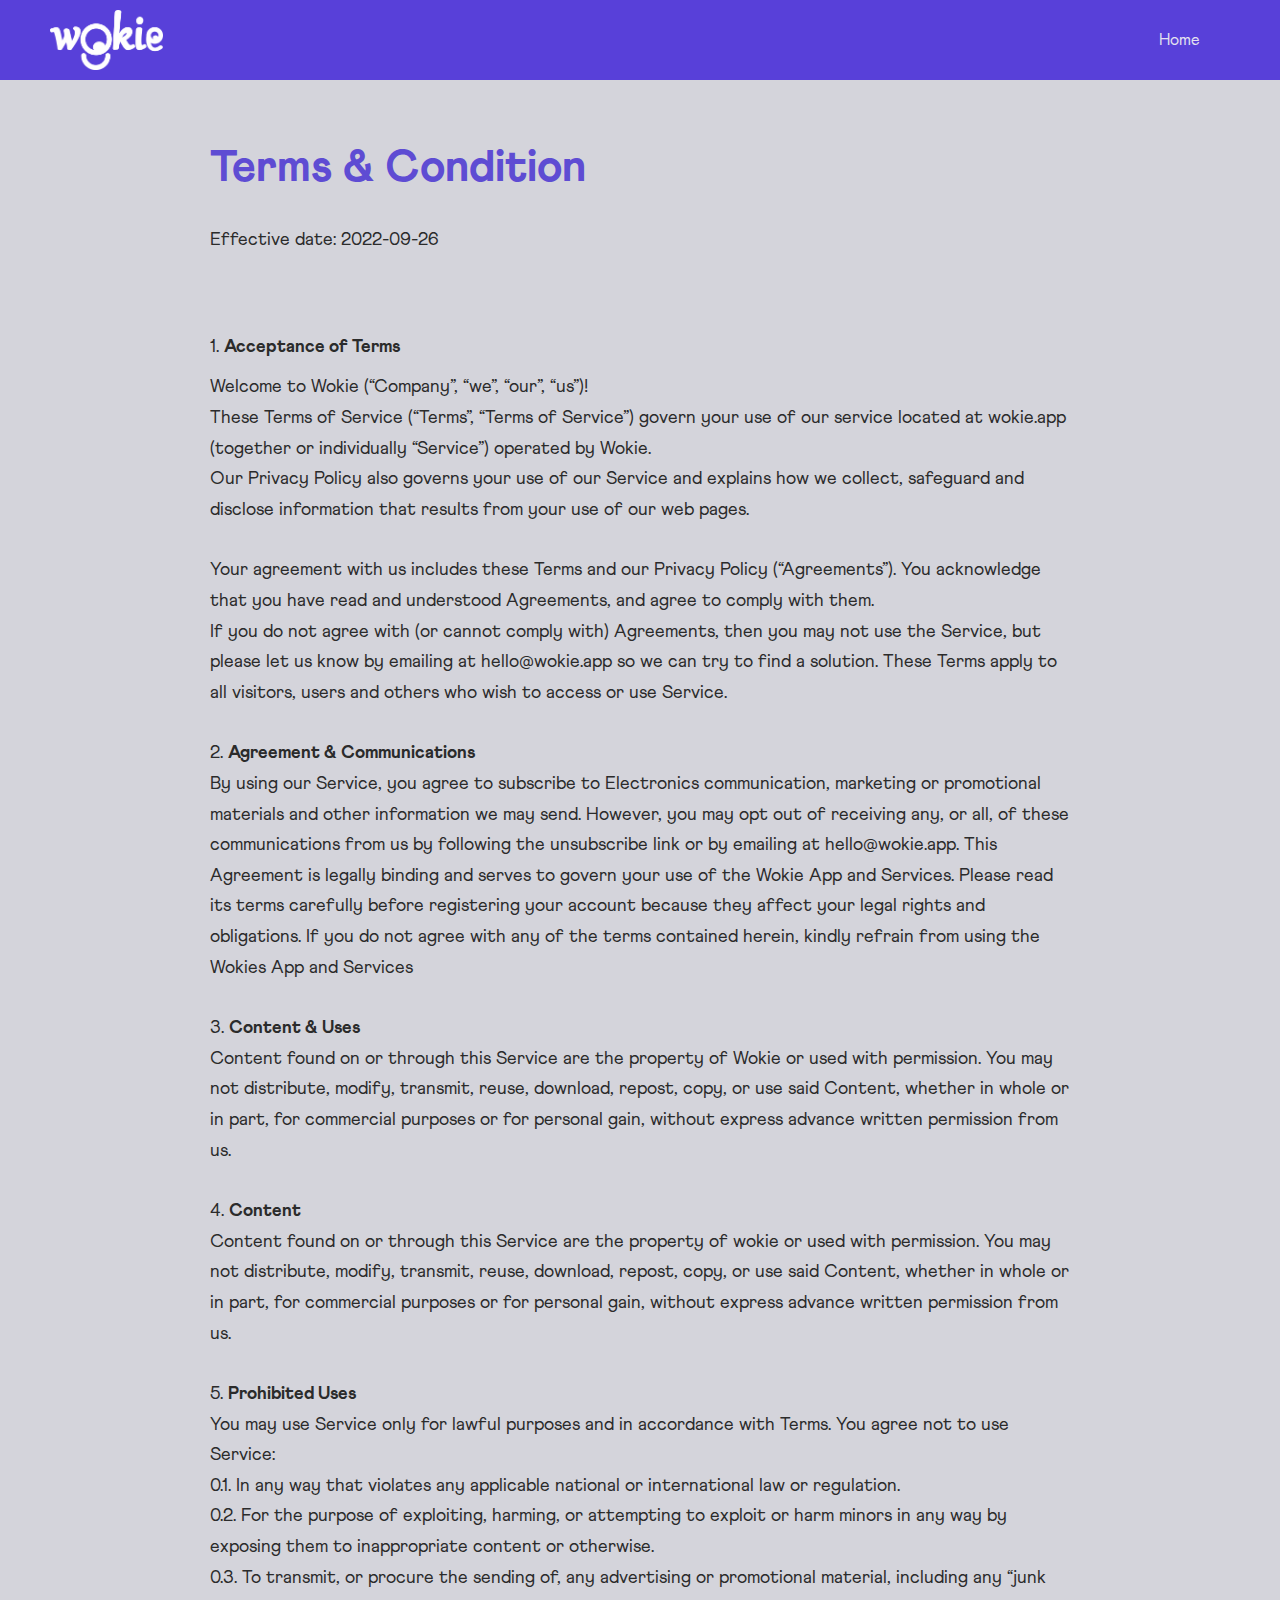
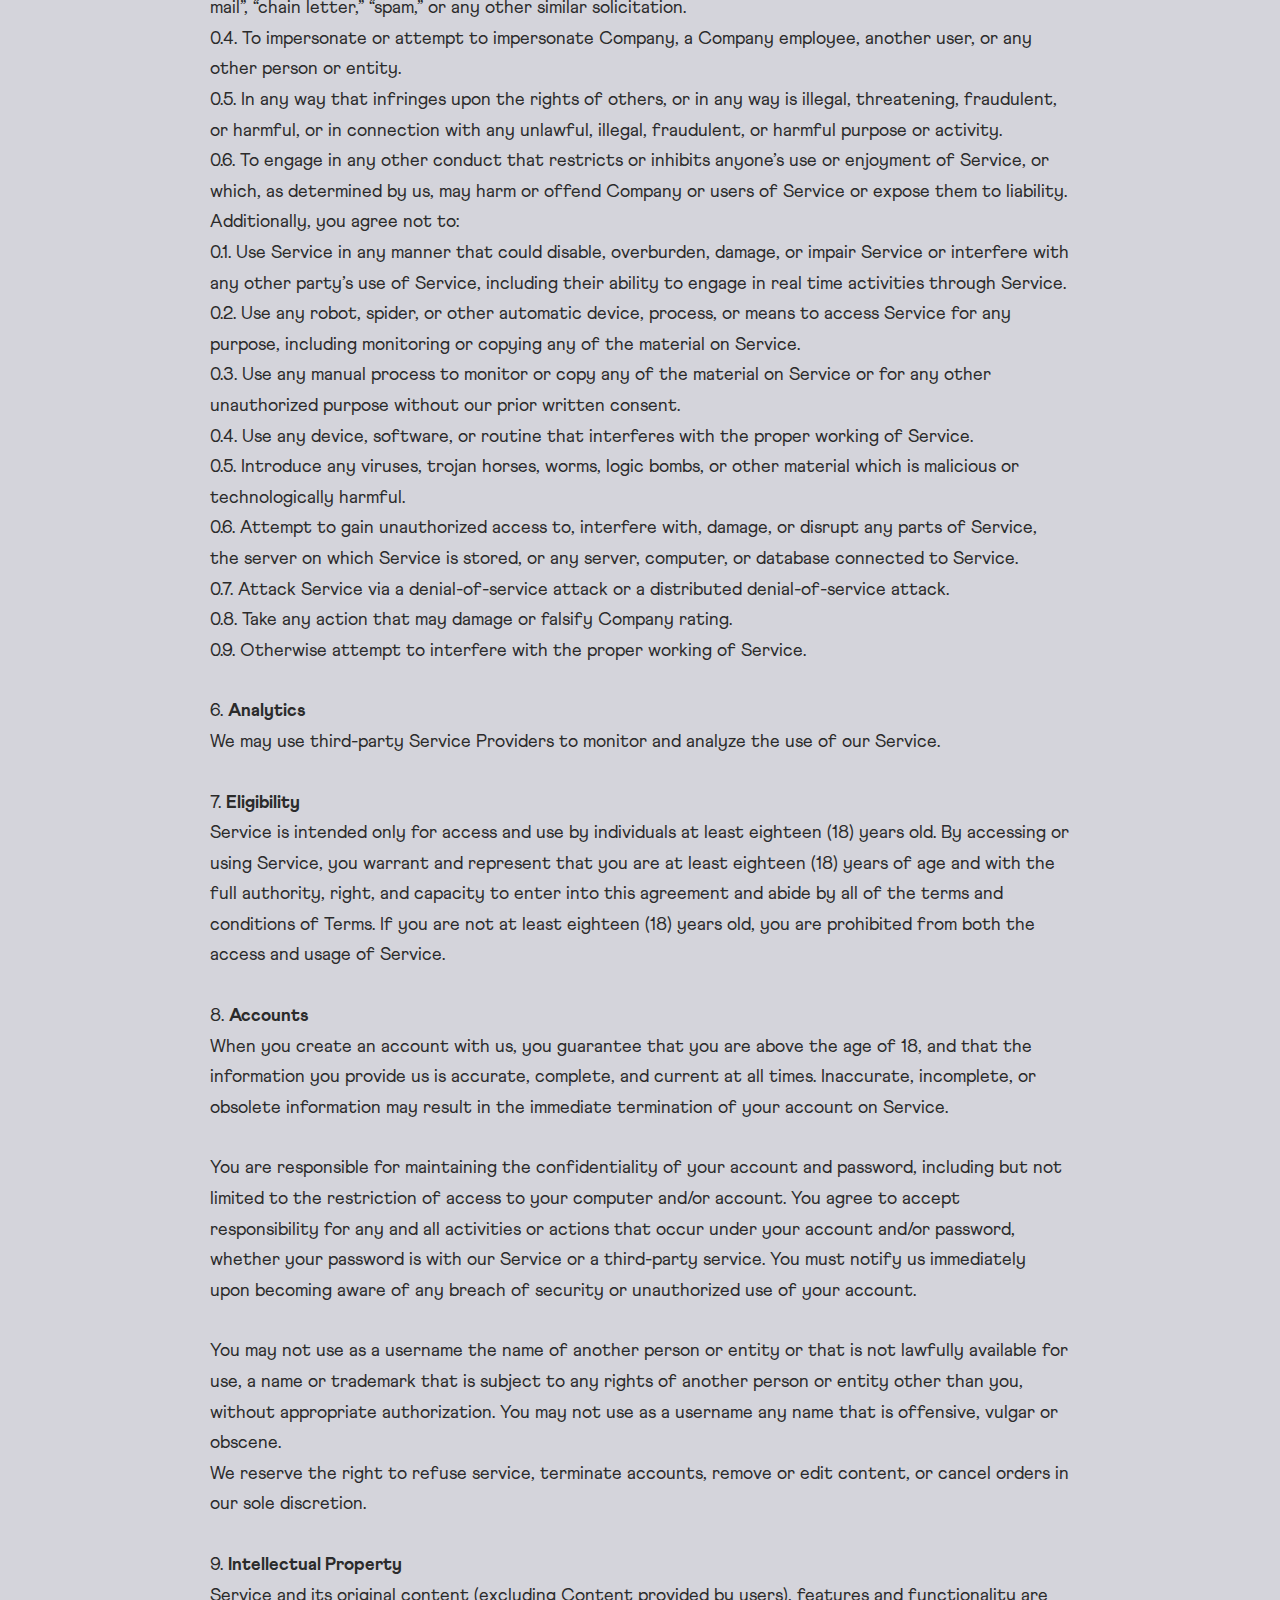
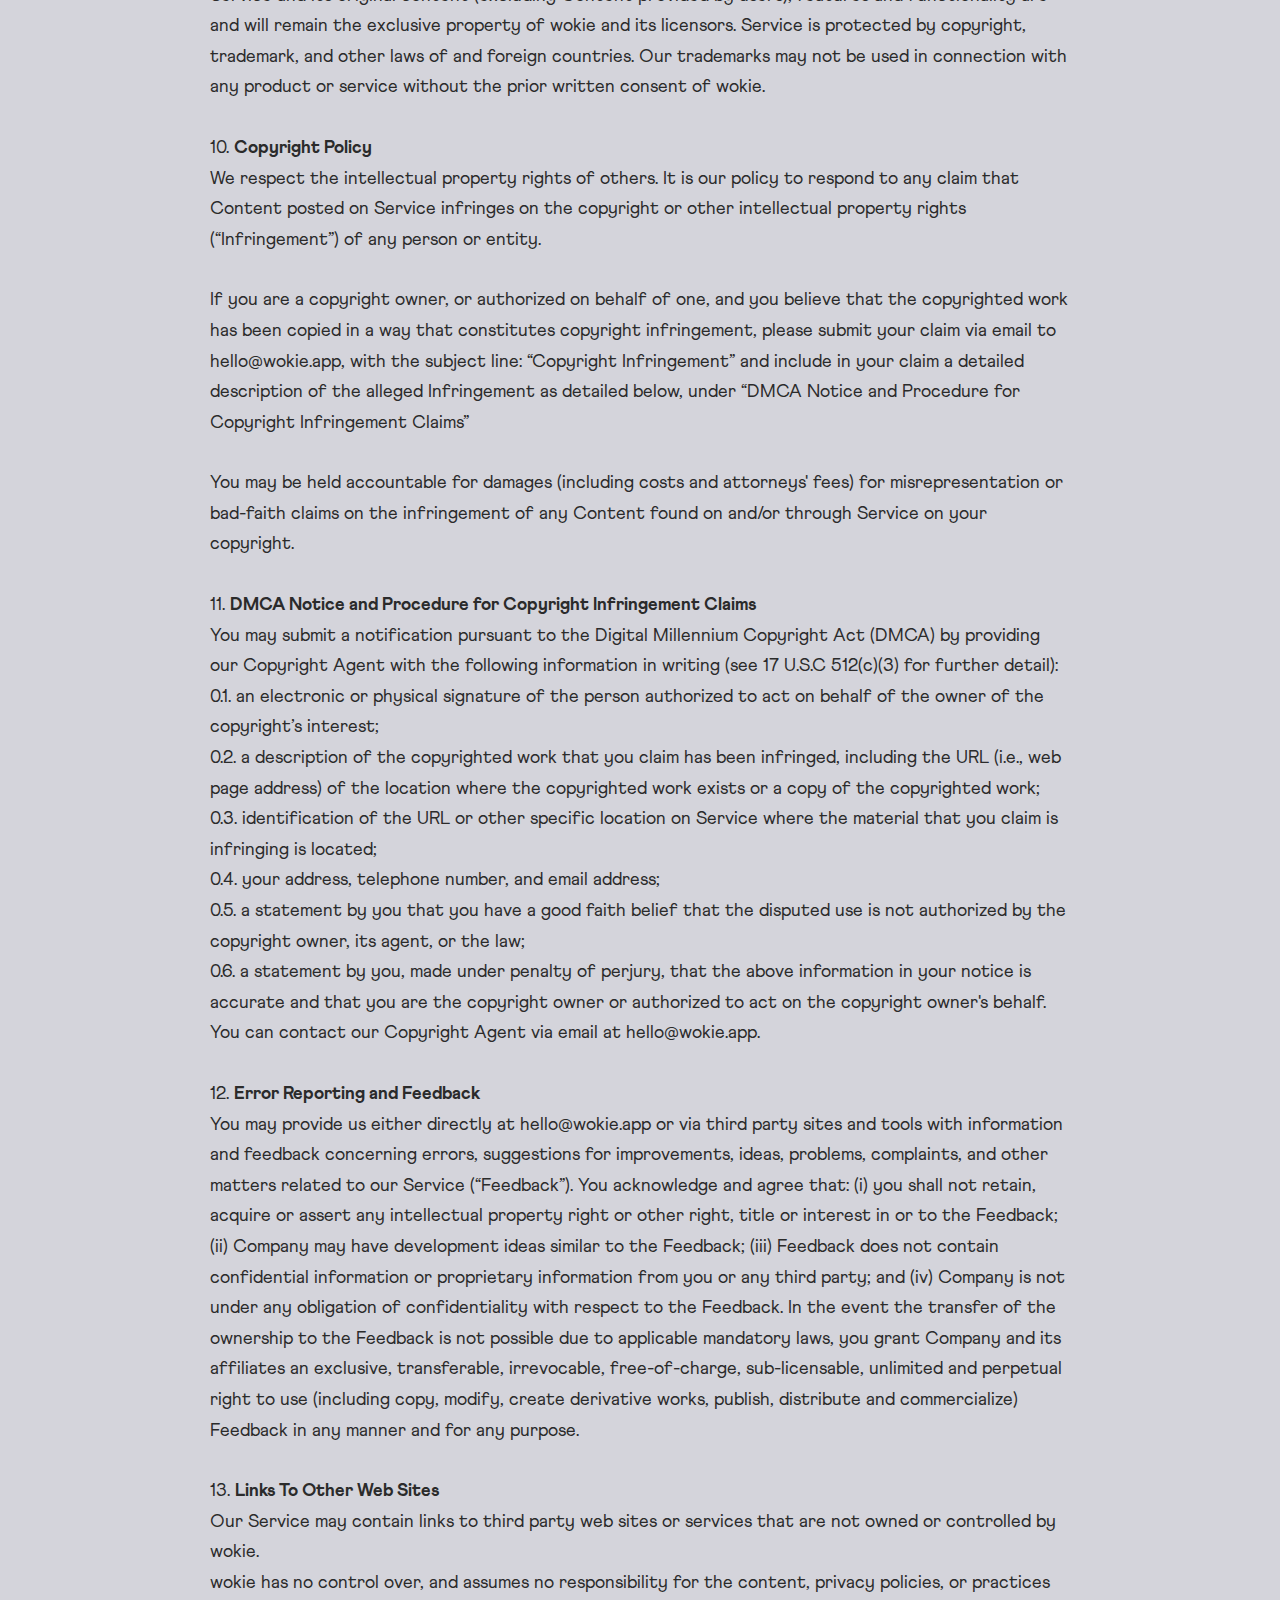
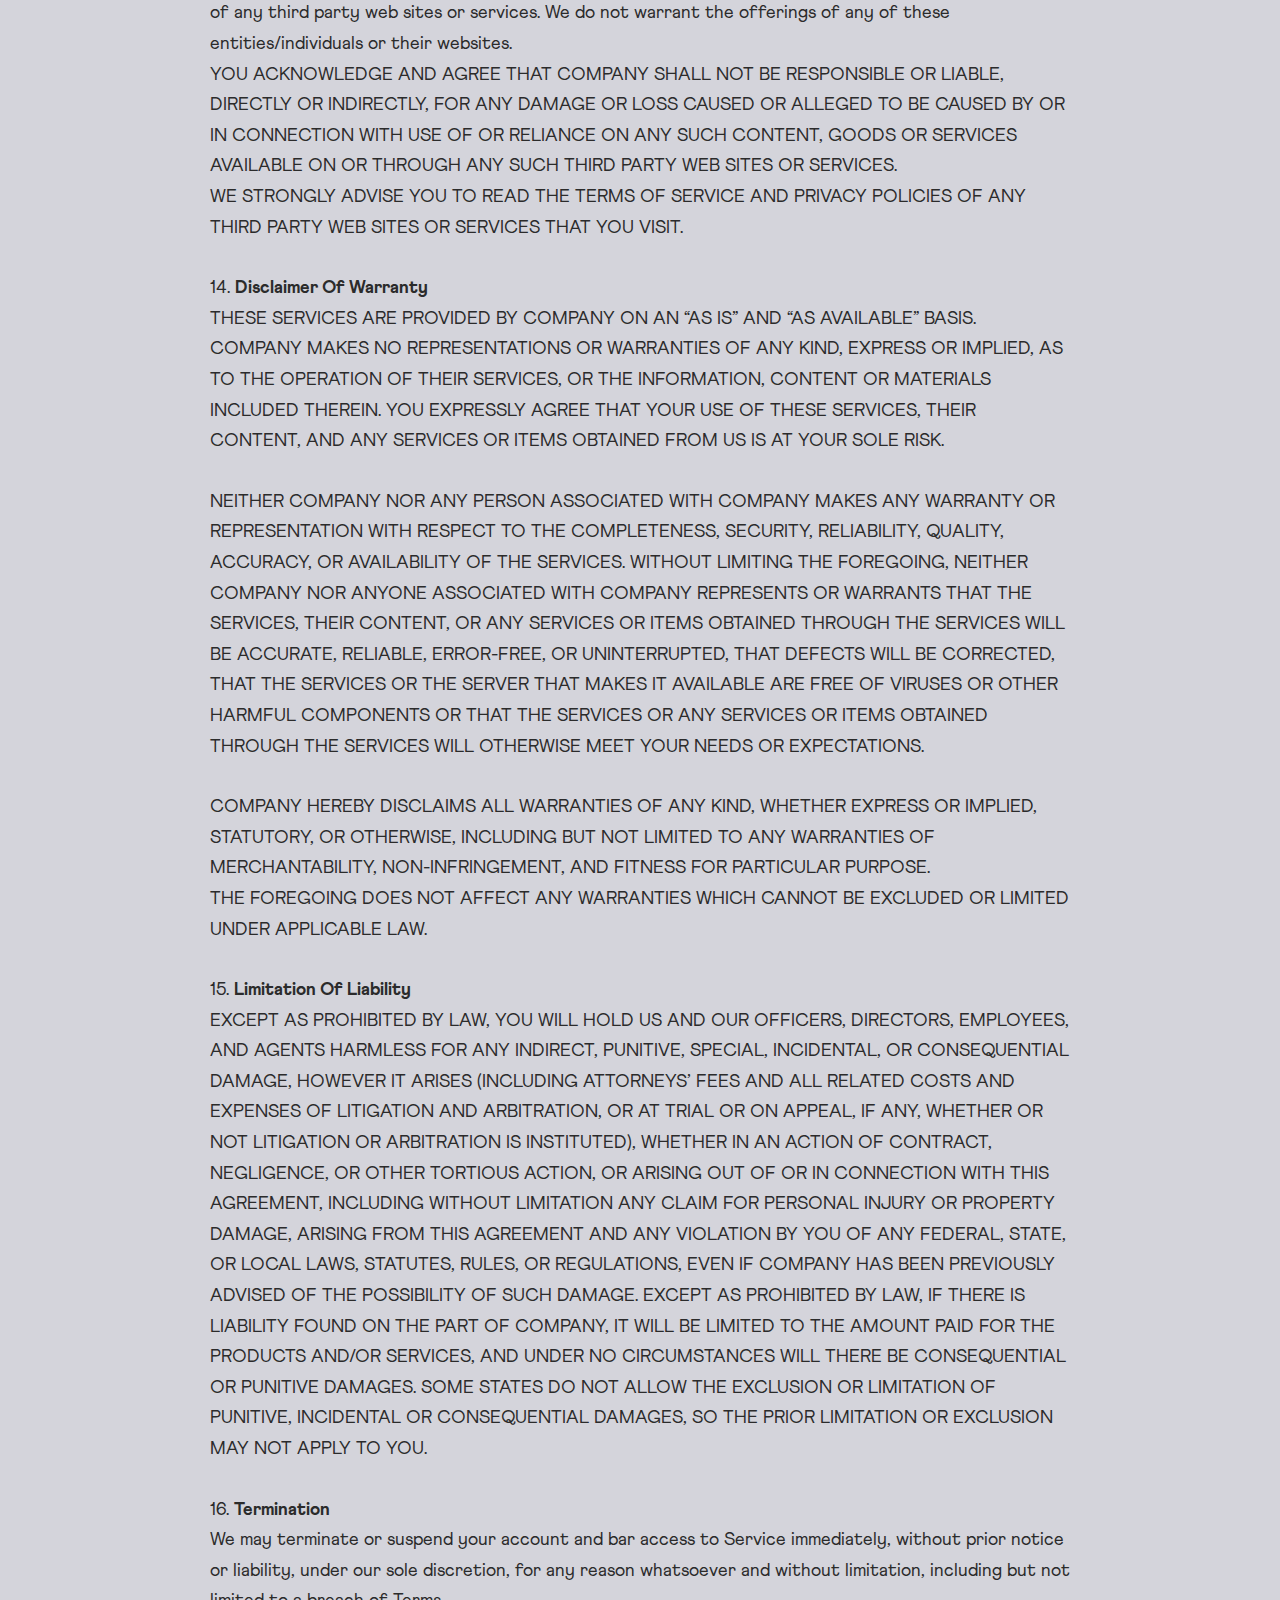
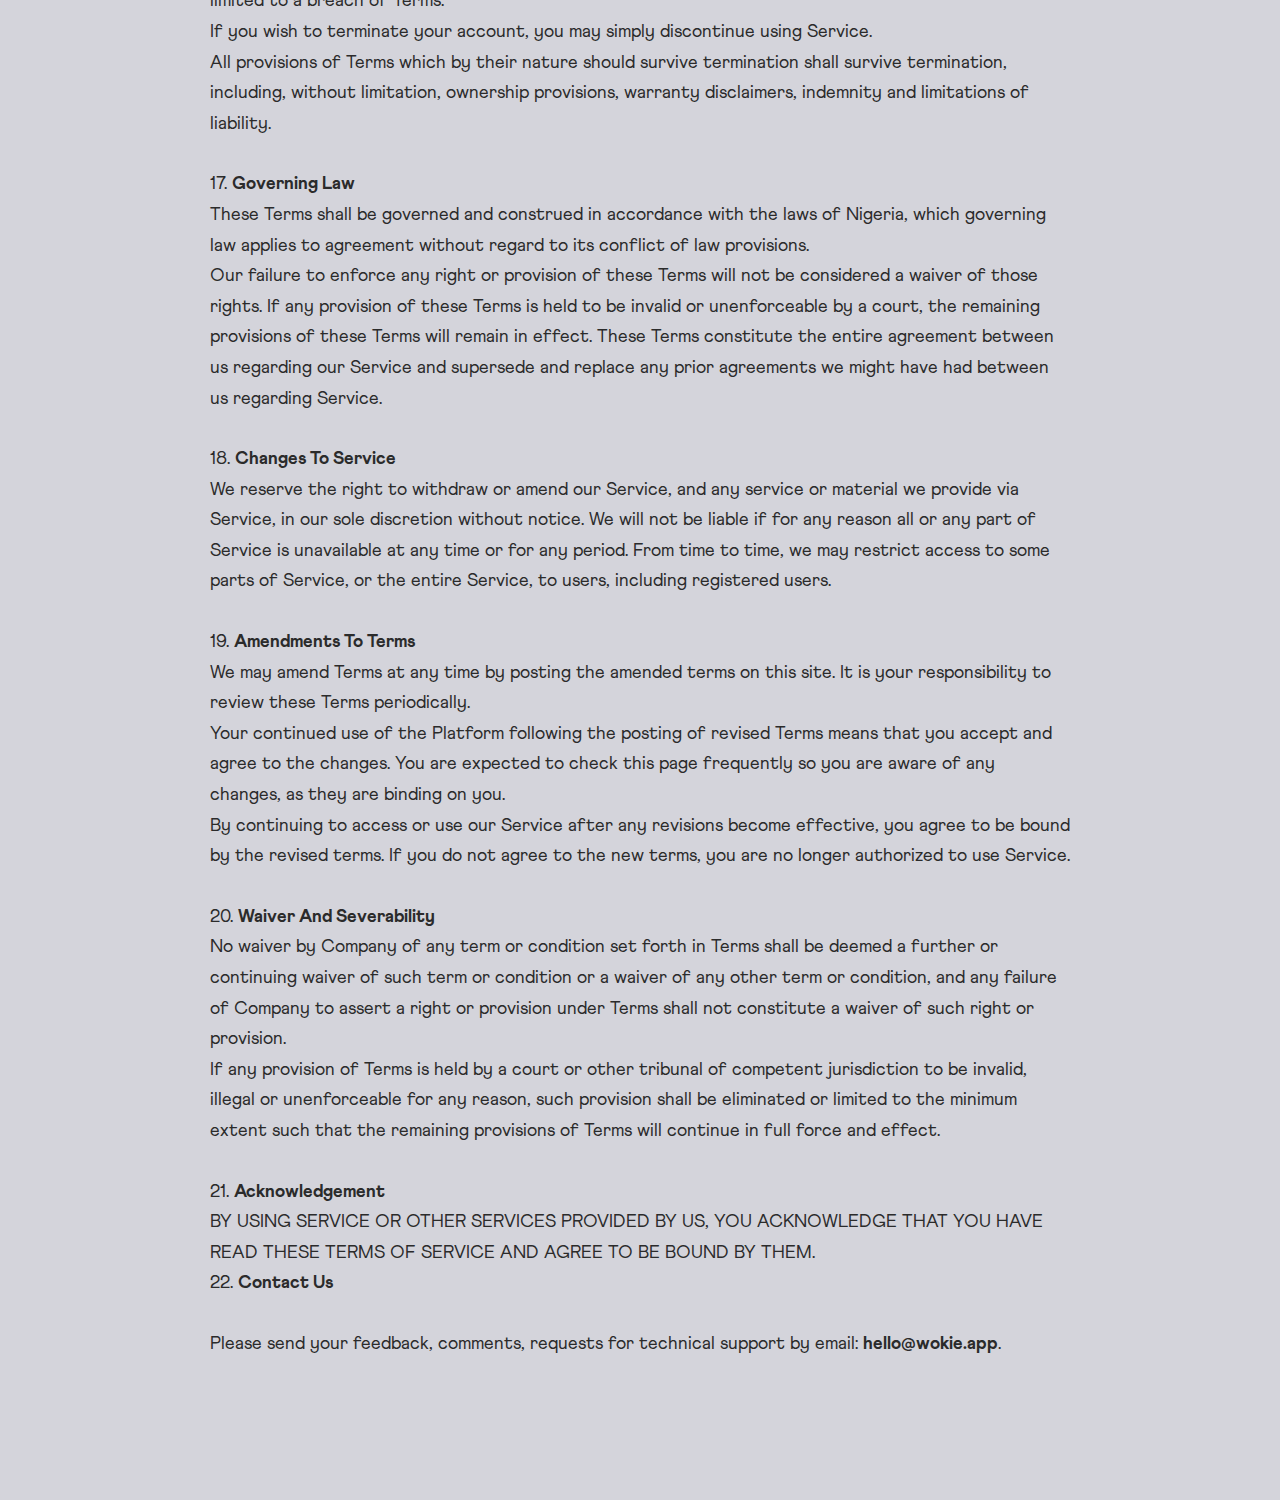
==== terms.html @ 94b8208d "Add files via upload" ====
<!DOCTYPE html>
<html lang="en">
  <head>
    <meta charset="UTF-8" />
    <meta http-equiv="X-UA-Compatible" content="IE=edge" />
    <meta name="viewport" content="width=device-width, initial-scale=1.0" />

    <!-- Css -->
    <link rel="stylesheet" href="style.css" />

    <title>Terms</title>
  </head>
  <body>
    <header class="header">
      <div class="logo">
        <a href="index.html"
          ><img class="logo" src="images/logo2.png" alt="logo"
        /></a>
      </div>
      <nav class="nav"> 
        <ul class="nav-links">
        <li class="nav-item">
          <a href="index.html" class='nav-link nav-link-col'>Home</a>
        </li>
        </ul>
    </nav>
    </header>

    <main id="terms-main">
      <div class="container">
        <div class="terms">
          <div>
            <h3 class="heading-tertiary">Terms & Condition</h3>
            <p>Effective date: 2022-09-26</p>
          </div>

          <div class="terms-content-wrapper">
            <p class="terms-heading">1. <b>Acceptance of Terms</b></p>
            <div class="terms-content">
              <p>Welcome to Wokie (“Company”, “we”, “our”, “us”)!</p>
              <p>
                These Terms of Service (“Terms”, “Terms of Service”) govern your
                use of our service located at wokie.app (together or
                individually “Service”) operated by Wokie.
              </p>
              <p>
                Our Privacy Policy also governs your use of our Service and
                explains how we collect, safeguard and disclose information that
                results from your use of our web pages.
              </p>
            </div>
            <div class="terms-content">
              <p>
                Your agreement with us includes these Terms and our Privacy
                Policy (“Agreements”). You acknowledge that you have read and
                understood Agreements, and agree to comply with them.
              </p>
              <p>
                If you do not agree with (or cannot comply with) Agreements,
                then you may not use the Service, but please let us know by
                emailing at hello@wokie.app so we can try to find a solution.
                These Terms apply to all visitors, users and others who wish to
                access or use Service.
              </p>
            </div>
            <div class="terms-content">
              <p>2. <b>Agreement & Communications</b></p>
              <p>
                By using our Service, you agree to subscribe to Electronics
                communication, marketing or promotional materials and other
                information we may send. However, you may opt out of receiving
                any, or all, of these communications from us by following the
                unsubscribe link or by emailing at hello@wokie.app. This
                Agreement is legally binding and serves to govern your use of
                the Wokie App and Services. Please read its terms carefully
                before registering your account because they affect your legal
                rights and obligations. If you do not agree with any of the
                terms contained herein, kindly refrain from using the Wokies App
                and Services
              </p>
            </div>

            <div class="terms-content">
              <p>3. <b>Content & Uses</b></p>
              <p>
                Content found on or through this Service are the property of
                Wokie or used with permission. You may not distribute, modify,
                transmit, reuse, download, repost, copy, or use said Content,
                whether in whole or in part, for commercial purposes or for
                personal gain, without express advance written permission from
                us.
              </p>
            </div>

            <div class="terms-content">
              <p>4. <b>Content</b></p>
              <p>
                Content found on or through this Service are the property of
                wokie or used with permission. You may not distribute, modify,
                transmit, reuse, download, repost, copy, or use said Content,
                whether in whole or in part, for commercial purposes or for
                personal gain, without express advance written permission from
                us.
              </p>
            </div>

            <div class="terms-content">
              <p>5. <b>Prohibited Uses</b></p>
              <p>
                You may use Service only for lawful purposes and in accordance
                with Terms. You agree not to use Service:
              </p>
              <p>
                0.1. In any way that violates any applicable national or
                international law or regulation.
              </p>
              <p>
                0.2. For the purpose of exploiting, harming, or attempting to
                exploit or harm minors in any way by exposing them to
                inappropriate content or otherwise.
              </p>
              <p>
                0.3. To transmit, or procure the sending of, any advertising or
                promotional material, including any “junk mail”, “chain letter,”
                “spam,” or any other similar solicitation.
              </p>
              <p>
                0.4. To impersonate or attempt to impersonate Company, a Company
                employee, another user, or any other person or entity.
              </p>
              <p>
                0.5. In any way that infringes upon the rights of others, or in
                any way is illegal, threatening, fraudulent, or harmful, or in
                connection with any unlawful, illegal, fraudulent, or harmful
                purpose or activity.
              </p>
              <p>
                0.6. To engage in any other conduct that restricts or inhibits
                anyone’s use or enjoyment of Service, or which, as determined by
                us, may harm or offend Company or users of Service or expose
                them to liability.
              </p>
              <p>Additionally, you agree not to:</p>
              <p>
                0.1. Use Service in any manner that could disable, overburden,
                damage, or impair Service or interfere with any other party’s
                use of Service, including their ability to engage in real time
                activities through Service.
              </p>
              <p>
                0.2. Use any robot, spider, or other automatic device, process,
                or means to access Service for any purpose, including monitoring
                or copying any of the material on Service.
              </p>
              <p>
                0.3. Use any manual process to monitor or copy any of the
                material on Service or for any other unauthorized purpose
                without our prior written consent.
              </p>
              <p>
                0.4. Use any device, software, or routine that interferes with
                the proper working of Service.
              </p>
              <p>
                0.5. Introduce any viruses, trojan horses, worms, logic bombs,
                or other material which is malicious or technologically harmful.
              </p>
              <p>
                0.6. Attempt to gain unauthorized access to, interfere with,
                damage, or disrupt any parts of Service, the server on which
                Service is stored, or any server, computer, or database
                connected to Service.
              </p>
              <p>
                0.7. Attack Service via a denial-of-service attack or a
                distributed denial-of-service attack.
              </p>
              <p>
                0.8. Take any action that may damage or falsify Company rating.
              </p>
              <p>
                0.9. Otherwise attempt to interfere with the proper working of
                Service.
              </p>
            </div>

            <div class="terms-content">
              <p>6. <b>Analytics</b></p>
              <p>
                We may use third-party Service Providers to monitor and analyze
                the use of our Service.
              </p>
            </div>

            <div class="terms-content">
              <p>7. <b>Eligibility</b></p>
              <p>
                Service is intended only for access and use by individuals at
                least eighteen (18) years old. By accessing or using Service,
                you warrant and represent that you are at least eighteen (18)
                years of age and with the full authority, right, and capacity to
                enter into this agreement and abide by all of the terms and
                conditions of Terms. If you are not at least eighteen (18) years
                old, you are prohibited from both the access and usage of
                Service.
              </p>
            </div>

            <div class="terms-content">
              <p>8. <b>Accounts</b></p>
              <p>
                When you create an account with us, you guarantee that you are
                above the age of 18, and that the information you provide us is
                accurate, complete, and current at all times. Inaccurate,
                incomplete, or obsolete information may result in the immediate
                termination of your account on Service.
              </p>
            </div>

            <div class="terms-content">
              <p>
                You are responsible for maintaining the confidentiality of your
                account and password, including but not limited to the
                restriction of access to your computer and/or account. You agree
                to accept responsibility for any and all activities or actions
                that occur under your account and/or password, whether your
                password is with our Service or a third-party service. You must
                notify us immediately upon becoming aware of any breach of
                security or unauthorized use of your account.
              </p>
            </div>

            <div class="terms-content">
              <p>
                You may not use as a username the name of another person or
                entity or that is not lawfully available for use, a name or
                trademark that is subject to any rights of another person or
                entity other than you, without appropriate authorization. You
                may not use as a username any name that is offensive, vulgar or
                obscene.
              </p>
              <p>
                We reserve the right to refuse service, terminate accounts,
                remove or edit content, or cancel orders in our sole discretion.
              </p>
            </div>

            <div class="terms-content">
              <p>9. <b>Intellectual Property</b></p>
              <p>
                Service and its original content (excluding Content provided by
                users), features and functionality are and will remain the
                exclusive property of wokie and its licensors. Service is
                protected by copyright, trademark, and other laws of and foreign
                countries. Our trademarks may not be used in connection with any
                product or service without the prior written consent of wokie.
              </p>
            </div>

            <div class="terms-content">
              <p>10. <b>Copyright Policy</b></p>
              <p>
                We respect the intellectual property rights of others. It is our
                policy to respond to any claim that Content posted on Service
                infringes on the copyright or other intellectual property rights
                (“Infringement”) of any person or entity.
              </p>
            </div>
            <div class="terms-content">
              <p>
                If you are a copyright owner, or authorized on behalf of one,
                and you believe that the copyrighted work has been copied in a
                way that constitutes copyright infringement, please submit your
                claim via email to hello@wokie.app, with the subject line:
                “Copyright Infringement” and include in your claim a detailed
                description of the alleged Infringement as detailed below, under
                “DMCA Notice and Procedure for Copyright Infringement Claims”
              </p>
            </div>
            <div class="terms-content">
              <p>
                You may be held accountable for damages (including costs and
                attorneys' fees) for misrepresentation or bad-faith claims on
                the infringement of any Content found on and/or through Service
                on your copyright.
              </p>
            </div>
            <div class="terms-content">
              <p>
                11.
                <b
                  >DMCA Notice and Procedure for Copyright Infringement
                  Claims</b
                >
              </p>
              <p>
                You may submit a notification pursuant to the Digital Millennium
                Copyright Act (DMCA) by providing our Copyright Agent with the
                following information in writing (see 17 U.S.C 512(c)(3) for
                further detail):
              </p>
              <p>
                0.1. an electronic or physical signature of the person
                authorized to act on behalf of the owner of the copyright’s
                interest;
              </p>
              <p>
                0.2. a description of the copyrighted work that you claim has
                been infringed, including the URL (i.e., web page address) of
                the location where the copyrighted work exists or a copy of the
                copyrighted work;
              </p>
              <p>
                0.3. identification of the URL or other specific location on
                Service where the material that you claim is infringing is
                located;
              </p>
              <p>0.4. your address, telephone number, and email address;</p>
              <p>
                0.5. a statement by you that you have a good faith belief that
                the disputed use is not authorized by the copyright owner, its
                agent, or the law;
              </p>
              <p>
                0.6. a statement by you, made under penalty of perjury, that the
                above information in your notice is accurate and that you are
                the copyright owner or authorized to act on the copyright
                owner's behalf.
              </p>
              <p>
                You can contact our Copyright Agent via email at
                hello@wokie.app.
              </p>
            </div>
            <div class="terms-content">
              <p>12. <b>Error Reporting and Feedback</b></p>
              <p>
                You may provide us either directly at hello@wokie.app or via
                third party sites and tools with information and feedback
                concerning errors, suggestions for improvements, ideas,
                problems, complaints, and other matters related to our Service
                (“Feedback”). You acknowledge and agree that: (i) you shall not
                retain, acquire or assert any intellectual property right or
                other right, title or interest in or to the Feedback; (ii)
                Company may have development ideas similar to the Feedback;
                (iii) Feedback does not contain confidential information or
                proprietary information from you or any third party; and (iv)
                Company is not under any obligation of confidentiality with
                respect to the Feedback. In the event the transfer of the
                ownership to the Feedback is not possible due to applicable
                mandatory laws, you grant Company and its affiliates an
                exclusive, transferable, irrevocable, free-of-charge,
                sub-licensable, unlimited and perpetual right to use (including
                copy, modify, create derivative works, publish, distribute and
                commercialize) Feedback in any manner and for any purpose.
              </p>
            </div>
            <div class="terms-content">
              <p>13. <b>Links To Other Web Sites</b></p>
              <p>
                Our Service may contain links to third party web sites or
                services that are not owned or controlled by wokie.
              </p>
              <p>
                wokie has no control over, and assumes no responsibility for the
                content, privacy policies, or practices of any third party web
                sites or services. We do not warrant the offerings of any of
                these entities/individuals or their websites.
              </p>
              <p>
                YOU ACKNOWLEDGE AND AGREE THAT COMPANY SHALL NOT BE RESPONSIBLE
                OR LIABLE, DIRECTLY OR INDIRECTLY, FOR ANY DAMAGE OR LOSS CAUSED
                OR ALLEGED TO BE CAUSED BY OR IN CONNECTION WITH USE OF OR
                RELIANCE ON ANY SUCH CONTENT, GOODS OR SERVICES AVAILABLE ON OR
                THROUGH ANY SUCH THIRD PARTY WEB SITES OR SERVICES.
              </p>
              <p>
                WE STRONGLY ADVISE YOU TO READ THE TERMS OF SERVICE AND PRIVACY
                POLICIES OF ANY THIRD PARTY WEB SITES OR SERVICES THAT YOU
                VISIT.
              </p>
            </div>
            <div class="terms-content">
              <p>14. <b>Disclaimer Of Warranty</b></p>
              <p>
                THESE SERVICES ARE PROVIDED BY COMPANY ON AN “AS IS” AND “AS
                AVAILABLE” BASIS. COMPANY MAKES NO REPRESENTATIONS OR WARRANTIES
                OF ANY KIND, EXPRESS OR IMPLIED, AS TO THE OPERATION OF THEIR
                SERVICES, OR THE INFORMATION, CONTENT OR MATERIALS INCLUDED
                THEREIN. YOU EXPRESSLY AGREE THAT YOUR USE OF THESE SERVICES,
                THEIR CONTENT, AND ANY SERVICES OR ITEMS OBTAINED FROM US IS AT
                YOUR SOLE RISK.
              </p>
            </div>
            <div class="terms-content">
              <p>
                NEITHER COMPANY NOR ANY PERSON ASSOCIATED WITH COMPANY MAKES ANY
                WARRANTY OR REPRESENTATION WITH RESPECT TO THE COMPLETENESS,
                SECURITY, RELIABILITY, QUALITY, ACCURACY, OR AVAILABILITY OF THE
                SERVICES. WITHOUT LIMITING THE FOREGOING, NEITHER COMPANY NOR
                ANYONE ASSOCIATED WITH COMPANY REPRESENTS OR WARRANTS THAT THE
                SERVICES, THEIR CONTENT, OR ANY SERVICES OR ITEMS OBTAINED
                THROUGH THE SERVICES WILL BE ACCURATE, RELIABLE, ERROR-FREE, OR
                UNINTERRUPTED, THAT DEFECTS WILL BE CORRECTED, THAT THE SERVICES
                OR THE SERVER THAT MAKES IT AVAILABLE ARE FREE OF VIRUSES OR
                OTHER HARMFUL COMPONENTS OR THAT THE SERVICES OR ANY SERVICES OR
                ITEMS OBTAINED THROUGH THE SERVICES WILL OTHERWISE MEET YOUR
                NEEDS OR EXPECTATIONS.
              </p>
            </div>
            <div class="terms-content">
              <p>
                COMPANY HEREBY DISCLAIMS ALL WARRANTIES OF ANY KIND, WHETHER
                EXPRESS OR IMPLIED, STATUTORY, OR OTHERWISE, INCLUDING BUT NOT
                LIMITED TO ANY WARRANTIES OF MERCHANTABILITY, NON-INFRINGEMENT,
                AND FITNESS FOR PARTICULAR PURPOSE.
              </p>
              <p>
                THE FOREGOING DOES NOT AFFECT ANY WARRANTIES WHICH CANNOT BE
                EXCLUDED OR LIMITED UNDER APPLICABLE LAW.
              </p>
            </div>
            <div class="terms-content">
              <p>15. <b>Limitation Of Liability</b></p>
              <p>
                EXCEPT AS PROHIBITED BY LAW, YOU WILL HOLD US AND OUR OFFICERS,
                DIRECTORS, EMPLOYEES, AND AGENTS HARMLESS FOR ANY INDIRECT,
                PUNITIVE, SPECIAL, INCIDENTAL, OR CONSEQUENTIAL DAMAGE, HOWEVER
                IT ARISES (INCLUDING ATTORNEYS’ FEES AND ALL RELATED COSTS AND
                EXPENSES OF LITIGATION AND ARBITRATION, OR AT TRIAL OR ON
                APPEAL, IF ANY, WHETHER OR NOT LITIGATION OR ARBITRATION IS
                INSTITUTED), WHETHER IN AN ACTION OF CONTRACT, NEGLIGENCE, OR
                OTHER TORTIOUS ACTION, OR ARISING OUT OF OR IN CONNECTION WITH
                THIS AGREEMENT, INCLUDING WITHOUT LIMITATION ANY CLAIM FOR
                PERSONAL INJURY OR PROPERTY DAMAGE, ARISING FROM THIS AGREEMENT
                AND ANY VIOLATION BY YOU OF ANY FEDERAL, STATE, OR LOCAL LAWS,
                STATUTES, RULES, OR REGULATIONS, EVEN IF COMPANY HAS BEEN
                PREVIOUSLY ADVISED OF THE POSSIBILITY OF SUCH DAMAGE. EXCEPT AS
                PROHIBITED BY LAW, IF THERE IS LIABILITY FOUND ON THE PART OF
                COMPANY, IT WILL BE LIMITED TO THE AMOUNT PAID FOR THE PRODUCTS
                AND/OR SERVICES, AND UNDER NO CIRCUMSTANCES WILL THERE BE
                CONSEQUENTIAL OR PUNITIVE DAMAGES. SOME STATES DO NOT ALLOW THE
                EXCLUSION OR LIMITATION OF PUNITIVE, INCIDENTAL OR CONSEQUENTIAL
                DAMAGES, SO THE PRIOR LIMITATION OR EXCLUSION MAY NOT APPLY TO
                YOU.
              </p>
            </div>
            <div class="terms-content">
              <p>16. <b>Termination</b></p>
              <p>
                We may terminate or suspend your account and bar access to
                Service immediately, without prior notice or liability, under
                our sole discretion, for any reason whatsoever and without
                limitation, including but not limited to a breach of Terms.
              </p>
              <p>
                If you wish to terminate your account, you may simply
                discontinue using Service.
              </p>
              <p>
                All provisions of Terms which by their nature should survive
                termination shall survive termination, including, without
                limitation, ownership provisions, warranty disclaimers,
                indemnity and limitations of liability.
              </p>
            </div>
            <div class="terms-content">
              <p>17. <b>Governing Law</b></p>
              <p>
                These Terms shall be governed and construed in accordance with
                the laws of Nigeria, which governing law applies to agreement
                without regard to its conflict of law provisions.
              </p>
              <p>
                Our failure to enforce any right or provision of these Terms
                will not be considered a waiver of those rights. If any
                provision of these Terms is held to be invalid or unenforceable
                by a court, the remaining provisions of these Terms will remain
                in effect. These Terms constitute the entire agreement between
                us regarding our Service and supersede and replace any prior
                agreements we might have had between us regarding Service.
              </p>
            </div>
            <div class="terms-content">
              <p>18. <b>Changes To Service</b></p>
              <p>
                We reserve the right to withdraw or amend our Service, and any
                service or material we provide via Service, in our sole
                discretion without notice. We will not be liable if for any
                reason all or any part of Service is unavailable at any time or
                for any period. From time to time, we may restrict access to
                some parts of Service, or the entire Service, to users,
                including registered users.
              </p>
            </div>
            <div class="terms-content">
              <p>19. <b>Amendments To Terms</b></p>
              <p>
                We may amend Terms at any time by posting the amended terms on
                this site. It is your responsibility to review these Terms
                periodically.
              </p>
              <p>
                Your continued use of the Platform following the posting of
                revised Terms means that you accept and agree to the changes.
                You are expected to check this page frequently so you are aware
                of any changes, as they are binding on you.
              </p>
              <p>
                By continuing to access or use our Service after any revisions
                become effective, you agree to be bound by the revised terms. If
                you do not agree to the new terms, you are no longer authorized
                to use Service.
              </p>
            </div>
            <div class="terms-content">
              <p>20. <b>Waiver And Severability</b></p>
              <p>
                No waiver by Company of any term or condition set forth in Terms
                shall be deemed a further or continuing waiver of such term or
                condition or a waiver of any other term or condition, and any
                failure of Company to assert a right or provision under Terms
                shall not constitute a waiver of such right or provision.
              </p>
              <p>
                If any provision of Terms is held by a court or other tribunal
                of competent jurisdiction to be invalid, illegal or
                unenforceable for any reason, such provision shall be eliminated
                or limited to the minimum extent such that the remaining
                provisions of Terms will continue in full force and effect.
              </p>
            </div>
            <div class="terms-content"><p>21. <b>Acknowledgement</b></p>
                <p>
                  BY USING SERVICE OR OTHER SERVICES PROVIDED BY US, YOU ACKNOWLEDGE
                  THAT YOU HAVE READ THESE TERMS OF SERVICE AND AGREE TO BE BOUND BY
                  THEM.
           <div class="terms-content"> <p>22. <b>Contact Us</b></p></div>
            <div class="terms-content"><p>
                Please send your feedback, comments, requests for technical
                support by email:
                <b>hello@wokie.app</b>.
              </p></div>
           
          </div>
        </div>
      </div>
    </main>
  </body>
</html>
---- style.css ----
@font-face {
  font-family: "Athletics";
  src: url("./font/Athletics Regular.otf") format("truetype");
  font-weight: normal;
}

@font-face {
  font-family: "Athletics";
  src: url("./font/Athletics Black.otf") format("truetype");
  font-weight: 800;
}

@font-face {
  font-family: "Athletics";
  src: url("./font/Athletics ExtraBold.otf") format("truetype");
  font-weight: 700;
}

@font-face {
  font-family: "Athletics";
  src: url("./font/Athletics Bold.otf") format("truetype");
  font-weight: 600;
}

/* BASIC RESET */
:root {
  --primaryCol: #5840d9;
  --primaryCol-2: #5e4cd3;
  --primaryCol-light: #d4d4db;
  --secondaryCol: #e4e1ef;
  --space: 3rem;
  --space-medium: 4rem;
  --space-smallest: 1rem;
  --space-small: 2rem;
  --space-big: 8rem;
  --colDark: #2b2b2b;
  --colGrey1: #444;
  --defaultFontSize: 1.8rem;
  --tertiary-heading: 4.5rem;
  --secondary-heading: 4rem;
  --box-shadow: 0 1rem 2rem rgba(0, 0, 0, 0.3);
}

/* Default Styling */

* {
  margin: 0;
  padding: 0;
  box-sizing: border-box;
}

html {
  font-size: 62.5%;
  scroll-behavior: smooth;
}

body {
  font-size: var(--defaultFontSize);
  color: var(--colDark);
  font-family: "Athletics", sans-serif;
  line-height: 1.3;
  position: relative;
}

a {
  text-decoration: none;
}

.image-reset {
  width: 100%;
}

.hero-image {
  border-radius: 0.8rem;
  box-shadow: var(--box-shadow) !important;
}

.container {
  max-width: 112rem;
  margin: 0 auto;
  transition: opacity 1.5s, transform 1.5s;
}

.heading-tertiary {
  font-weight: 700;
  font-family: "Athletics", sans-serif;
  font-size: var(--tertiary-heading);
  margin-bottom: var(--space);
}

.heading-tertiary span {
  color: var(--primaryCol);
}

.heading-fouth {
  font-size: 2.5rem;
  color: inherit;
  font-weight: 600;
  margin-bottom: var(--space-smallest);
}

.section-styling-one {
  background-color: #f1f0f6;
  padding: 10rem 2rem;
}

.section-styling-two {
  background-color: #e4e1ef;
  padding: 10rem 2rem;
}

.display-flex {
  display: flex;
  justify-content: space-around;
  align-items: center;
  /* border: 1px solid black; */
}

/* BASIC RESET ENDS */

header {
  width: 100%;
  height: 8rem;
  background-color: var(--primaryCol);
  display: flex;
  align-items: center;
  justify-content: space-between;
  padding: 0 10rem;
  z-index: 10000;
}

.header.fixed {
  box-shadow: 0 0.5rem 1rem rgba(0, 0, 0, 0.2);
  position: fixed;
}

@keyframes nav {
  from {
    opacity: 0.5;
  }

  to {
    opacity: 1;
  }
}

.logo {
  height: 6rem;
}

.hamburger {
  display: none;
}

.nav-links {
  display: flex;
  list-style: none;
}

.nav-link {
  display: block;
  text-decoration: none;
  font-size: 1.6rem;
  padding: 1rem 2.5rem;
  border-radius: 5rem;
  transition: 0.2s;
  margin: 0 0.5rem;
}

.nav-link-col {
  color: var(--secondaryCol);
}

.footer-nav-link-col {
  color: var(--primaryCol);
}

.nav-link:hover {
  color: var(--primaryCol);
  background-color: var(--secondaryCol);
}

.nav-link:active {
  color: var(--primaryCol);
  background-color: var(--secondaryCol);
}

/* HAM BURGER MENU DESIGN */

.burger {
  display: none;
}

.burger div {
  width: 2.5rem;
  height: 0.3rem;
  background-color: #fff;
  margin-bottom: 0.5rem;
  transition: all ease 0.5s;
}

/* hero section */

.hero {
  background-color: var(--secondaryCol);
  /* border: solid 2px red; */
}

.herobox {
  /* border: solid 2px black; */
  display: flex;
  justify-content: space-between;
  align-items: center;
  min-height: 92vh;
  padding: 0 3rem;
}

.hero-text {
  font-size: 7rem;
  font-weight: 800;
  text-transform: uppercase;
  margin-bottom: var(--space-smallest);
}

.hero-textA {
  display: block;
  line-height: 1.2;
  color: var(--primaryCol);
  /* background-image: linear-gradient(104deg, #000, #fff);
  background-clip: text;
  -webkit-text-fill-color: transparent;
  box-decoration-break: clone; */
}

.hero-subText {
  font-size: 2rem;
  margin-bottom: var(--space);
  color: var(--colGrey1);

  /* width: 40ch; */
}

.hero-imageBox {
  width: 24rem;
}

/* BUTTONS STYLES */

.google-play {
  margin-right: var(--space);
}

/* main section */

/* section one */

.explore-box {
  /* background-color: #222; */
  display: flex;
  justify-content: space-between;
  align-items: center;
}

.explore {
  /* background-color: #ccc; */
  flex: 1 1 100%;
}

.explore-header {
  margin-bottom: var(--space-small);
}

.explore p {
  font-size: 2rem;
}

.assets {
  display: flex;
  flex-wrap: wrap;
  justify-content: space-around;
  align-items: center;
  flex: 1 1 100%;
  height: 30rem;
  margin-right: 5rem;
  padding-right: 5rem;
}

.assets__coin {
  width: 12rem;
  height: 12rem;
  background-color: #f7f7f7;
  box-shadow: var(--box-shadow);
  margin-right: var(--space);
  padding: 1.5rem;
  text-align: center;
}

/* Section two */

.begin-your-journey {
  /* margin-bottom: var(--space-big); */
  text-align: center;
}

.exchange__text {
  flex: 1 1 100%;
  margin-right: 5rem;
}

.exchange__image {
  flex: 1 1 100%;
}

.features p span {
  color: var(--primaryCol);
  background-color: var(--primaryCol-light);
  padding: 0.5rem 1rem;
  border-radius: 100%;
  margin-right: 1.5rem;
}

.features p {
  margin-bottom: var(--space-medium);
}

.exchange__btn button {
  font-size: var(--defaultFontSize);
}

.exchange__btn button:not(:last-child) {
  margin-right: var(--space);
}

/* third section */

.send__image {
  flex: 1 1 100%;
  /* margin-left: 7rem; */
}

.send__text {
  flex: 1 1 100%;
  margin-right: 5rem;
  padding-right: 5rem;
}

.send__text--h4 {
  text-transform: uppercase;
  margin-bottom: var(--space-smallest);
}

/* steps */

.simple-steps,
.why-choose-us-heading {
  text-align: center;
}

.steps {
  width: 60%;
  margin: 0 auto;
  display: flex;
  justify-content: space-between;
  align-items: center;
  flex-wrap: wrap;
}

.steps figure {
  flex: 1;
  padding: 3rem;
}

.step {
  width: 8rem;
  height: 8rem;
  margin: 0 auto;
  display: flex;
  justify-content: center;
  align-items: center;
  background-color: var(--primaryCol);
  border-radius: 100%;
  margin-bottom: var(--space-smallest);
  box-shadow: 1.5rem 1rem 3rem rgba(20, 40, 192, 0.4);
}

.step img {
  height: 3rem;
}

/* fourth section */

.step-image {
  width: 50%;
}

#why-us {
  padding: 8rem 2rem;
}

.why-us-box {
  display: flex;
  justify-content: space-between;
  text-align: center;
}

.why-choose-us-heading {
  margin-bottom: var(--space-big);
}

.why-us-wrapper img {
  width: 20rem;
  margin-bottom: var(--space-smallest);
}

.payment-img {
  width: 5rem;
}

.why-us-wrapper p {
  width: 80%;
  margin: 0 auto;
}

/* five section */

.support__image {
  flex: 1 1 100%;
  margin-right: 10rem;
}

.support__text h3 {
  width: 100%;
  /* margin-bottom: var(--space); */
}

.support-paragraph {
  width: 80%;
  font-size: 2rem;
}

/* six section */
#footer {
  /* background-color: var(--primaryCol); */
  padding: 6rem 0;
  color: var(--colDark);
}

.footer-div {
  width: 30rem;
}

.footer-content-wrapper {
  display: flex;
  flex-direction: column;
  justify-content: space-between;
  align-items: center;
  text-align: center;
}

.footer-nav-bar {
  margin-top: 6rem;
}

.footer-nav-bar ul {
  display: flex;
  list-style: none;
  margin-bottom: 6rem;
}

.footer-nav-bar ul li:not(:last-child) {
  margin-bottom: 3rem;
}

/* MODAL  */
.modal {
  max-width: 60rem;
  padding: 6rem 10rem;
  position: fixed;
  top: 50%;
  left: 50%;
  transform: translate(-50%, -50%);
  background-color: #fff;
  border-radius: 2rem;
  box-shadow: 0 4rem 6rem rgba(0, 0, 0, 0.3);
  z-index: 1000;
  transition: all 0.5s;
}

.modal__button {
  font-family: inherit;
  position: absolute;
  top: 0.5rem;
  right: 2rem;
  font-size: 5rem;
  cursor: pointer;
  border: none;
  background: none;
  color: var(--primaryCol);
}

.modal__coming-soon h2 {
  font-size: 6rem;
  color: var(--primaryCol);
}

.overlay {
  position: fixed;
  top: 0;
  left: 0;
  background-color: rgba(0, 0, 0, 0.5);
  backdrop-filter: blur(4px);
  width: 100%;
  height: 100%;
  transition: all 0.5s;
  z-index: 100;
}

/* .modal__coming-soon {
  margin: auto;
} */

/* burger animation */

.toggle .line-1 {
  transform: rotate(-45deg) translate(-5px, 7.5px);
}

.toggle .line-2 {
  opacity: 0;
}
.toggle .line-3 {
  transform: rotate(45deg) translate(-5px, -7.6px);
}

/* illustration-section animation */

.animate-right {
  opacity: 0;
  transform: translateX(13rem);
}

.animate-left {
  opacity: 0;
  transform: translateX(-13rem);
}

.send__image,
.exchange__image,
.assets,
.support__image {
  transition: transform 1.5s, opacity 1.5s;
}

/* /////////////////////////////////////////////// */

/* FAQ */

#FAQ {
  display: flex;
  justify-content: center;
  align-items: center;
  flex-direction: column;
}

.faq {
  max-width: 65rem;
  width: 100%;
  margin-bottom: var(--space-small);
  background-color: rgba(255, 255, 255, 0.3);
  padding: 1.5rem 1.5rem 0.8rem 1.5rem;
  border-radius: 1rem;
  box-shadow: 0 0.1rem 0.8rem rgba(0, 0, 0, 0.1);
  cursor: pointer;
}

.faq__question {
  display: flex;
  justify-content: space-between;
  align-items: flex-start;
}

.faq__question h4 {
  font-size: 1.6rem;
  margin-right: 3rem;
}

.faq__question figure img {
  width: 1.5rem;
  height: 1rem;
  transition: transform 0.3s ease-in-out;
}

.answer {
  max-height: 0;
  overflow: hidden;
  transition: max-height 0.8s ease;
}

.answer p {
  font-size: 1.4rem;
}

.faq.active .answer {
  max-height: 30rem;
}

.faq.rotate figure img {
  transform: rotate(180deg);
}

.copywrite {
  font-size: 1.4rem;
}

.copywrite a {
  color: var(--colDark);
}

/* ///////////////////////////////////////////// */
/* Terms and condition */

#terms-main {
  background-color: var(--primaryCol-light);
}

.terms {
  max-width: 90rem;
  margin: 0 auto;
  padding: 6rem 2rem;
}

.terms > div > h3 {
  color: var(--primaryCol-2);
}

.terms-content-wrapper p {
  line-height: 1.7;
}

.terms > div {
  margin-bottom: 8rem;
}

.terms-heading {
  margin-bottom: var(--space-smallest);
}

.terms-content {
  margin-bottom: var(--space);
}

/* ///////////////////////////////// */

/* ////////////////////////////////////////////// */

@media only screen and (max-width: 1320px) {
  header {
    padding: 0 5rem;
  }
}

@media only screen and (max-width: 1100px) {
  .heading-tertiary {
    font-size: 4rem;
  }

  header {
    padding: 0 3rem;
  }

  .assets__coin {
    margin-bottom: 2rem;
  }

  .hero-text {
    font-size: 6rem;
  }

  .hero-imageBox {
    width: 22rem;
  }

  .send__text {
    flex: 1 1 100%;
    margin-right: 3rem;
    padding-right: 3rem;
  }
}

@media only screen and (max-width: 900px) {
  html {
    font-size: 62.5%;
  }

  .section-styling-one,
  .section-styling-two {
    padding: 10rem 2rem;
  }

  .heading-tertiary {
    font-size: 4rem;
  }

  .logo {
    height: 5rem;
  }

  .hamburger {
    display: block;
    cursor: pointer;
  }

  .hamburger div {
    width: 3rem;
    height: 0.3rem;
    background-color: var(--secondaryCol);
    margin: 6px 0;
    transition: all 0.1s;
  }

  .nav-bar {
    max-height: 0;
    position: absolute;
    z-index: 10000;
    top: 8rem;
    left: 0;
    right: 0;
    width: 100vw;
    /* border-top: 1px solid #fff; */
    background-color: var(--primaryCol);
    transition: max-height 0.2s ease;
    overflow: auto;
  }

  .nav-bar.active {
    max-height: 60vh;
  }

  .nav-bar ul {
    display: block;
    width: fit-content;
    text-align: left;
    transition: 1s;
    transform: translateX(50px);
    opacity: 0;
    margin-top: 3vh;
  }

  .nav-bar ul.animate {
    transform: translateX(0);
    opacity: 1;
  }

  .contact {
    background-color: #f5f5f5;
    color: var(--primaryCol) !important;
    border-radius: 5rem;
  }

  .nav-bar ul li a {
    margin-bottom: 3rem;
    font-size: 2rem;
  }

  .herobox {
    text-align: center;
    padding: 7rem 0;
    display: flex;
    flex-direction: column;
  }

  .hero-text {
    font-size: 6rem;
  }

  .hero-subText {
    font-size: 2rem;
  }

  .hero-imageBox {
    transform: rotate(0deg) !important;
  }

  .download-icons svg {
    width: 14rem;
  }

  .hero-textBox {
    margin-bottom: 6rem;
    flex: 1;
  }

  .display-flex {
    flex-direction: column;
    width: 80%;
    margin: 0 auto;
    align-items: flex-start;
    /* border: 1px solid black; */
  }

  .support__image,
  .send__image,
  .exchange__image {
    max-width: 50rem;
  }

  /* //////////////////////////////////////////// */

  .explore-box {
    flex-direction: column-reverse;
    align-items: flex-start;
  }

  .explore {
    width: 100%;
    margin-bottom: 8rem;
  }

  .assets {
    width: 90%;
    justify-content: space-between;
    height: 15rem;
    margin-right: 0;
    padding-right: 0;
  }

  .exchange__text {
    margin-bottom: var(--space);
    margin-right: 0;
  }

  /* //////////////////////////////////////////// */

  .send__text {
    margin-bottom: 6rem;
  }

  .send__text--h3 {
    margin-bottom: var(--space-small);
  }

  /* //////////////////////////////////////////// */

  .support__image {
    margin: 0;
  }

  .support__text {
    margin-bottom: 6rem;
  }

  .Support {
    flex-direction: column-reverse;
  }

  .why-us-box {
    flex-direction: column;
  }

  .why-us-wrapper:not(:last-child) {
    margin-bottom: var(--space-medium);
  }

  .footer-nav-bar ul {
    flex-direction: column;
  }
}

@media only screen and (max-width: 768px) {
  .heading-tertiary {
    font-size: 3.5rem;
  }

  .hero-text {
    font-size: 5.5rem;
  }

  .hero-subText {
    font-size: 2rem;
  }

  .display-flex {
    width: 90%;
  }

  .assets {
    height: 30rem;
  }

  .send__text {
    margin-right: 0;
    padding-right: 0;
  }
}

@media only screen and (max-width: 600px) {
  .display-flex {
    width: 100%;
  }
}

@media (max-width: 464px) {
  .heading-secondary {
    font-size: 3rem;
  }

  .heading-tertiary {
    font-size: 2.7rem;
  }

  .download-icons svg {
    width: 11rem;
  }

  .google-play {
    margin-right: var(--space-small);
  }

  .exchange__text h4 {
    font-size: 1.3rem;
  }

  .send__text--h4 {
    font-size: 1.3rem;
  }

  .herobox {
    padding: 4rem 0;
  }

  .hero-textBox {
    margin-bottom: 4rem;
  }

  .hero-text {
    font-size: 4rem;
  }

  .hero-subText {
    font-size: 1.6rem;
  }

  .buttons button {
    font-size: 1.4rem;
  }

  .logo {
    height: 3.8rem;
  }

  .hero-imageBox {
    width: 20rem;
    /* transform: rotate(-12deg); */
  }

  .assets {
    width: 95%;
  }
}

@media only screen and (max-width: 398px) {
  .download-icons svg {
    width: 12rem;
  }

  .google-play {
    margin-right: var(--space-smallest);
  }

  .buttons {
    display: flex;
    flex-direction: column;
    width: 60%;
    margin: 0 auto;
  }

  .buttons button:not(:last-child) {
    margin-bottom: var(--space);
    margin-right: 0;
  }

  .exchange__btn {
    display: flex;
    flex-direction: column;
    width: 60%;
    margin: 0 auto;
  }

  .exchange__btn button:not(:last-child) {
    margin-bottom: var(--space);
    margin-right: 0;
  }

  .buttons button {
    font-size: 1.6rem;
  }

  .hero-text {
    font-size: 3.5rem;
  }

  .hero-subText {
    font-size: 1.6rem;
  }

  .hero-textBox {
    padding: 0 3%;
  }

  .hero-imageBox {
    width: 18rem;
    /* transform: rotate(-12deg); */
  }

  .assets__coin {
    margin-right: 2rem;
    width: 11rem;
    height: 12rem;
  }
}

@media only screen and (max-width: 319px) {
  .assets__coin {
    margin-right: 1rem;
  }

  .download-icons svg {
    width: 10rem;
  }
}
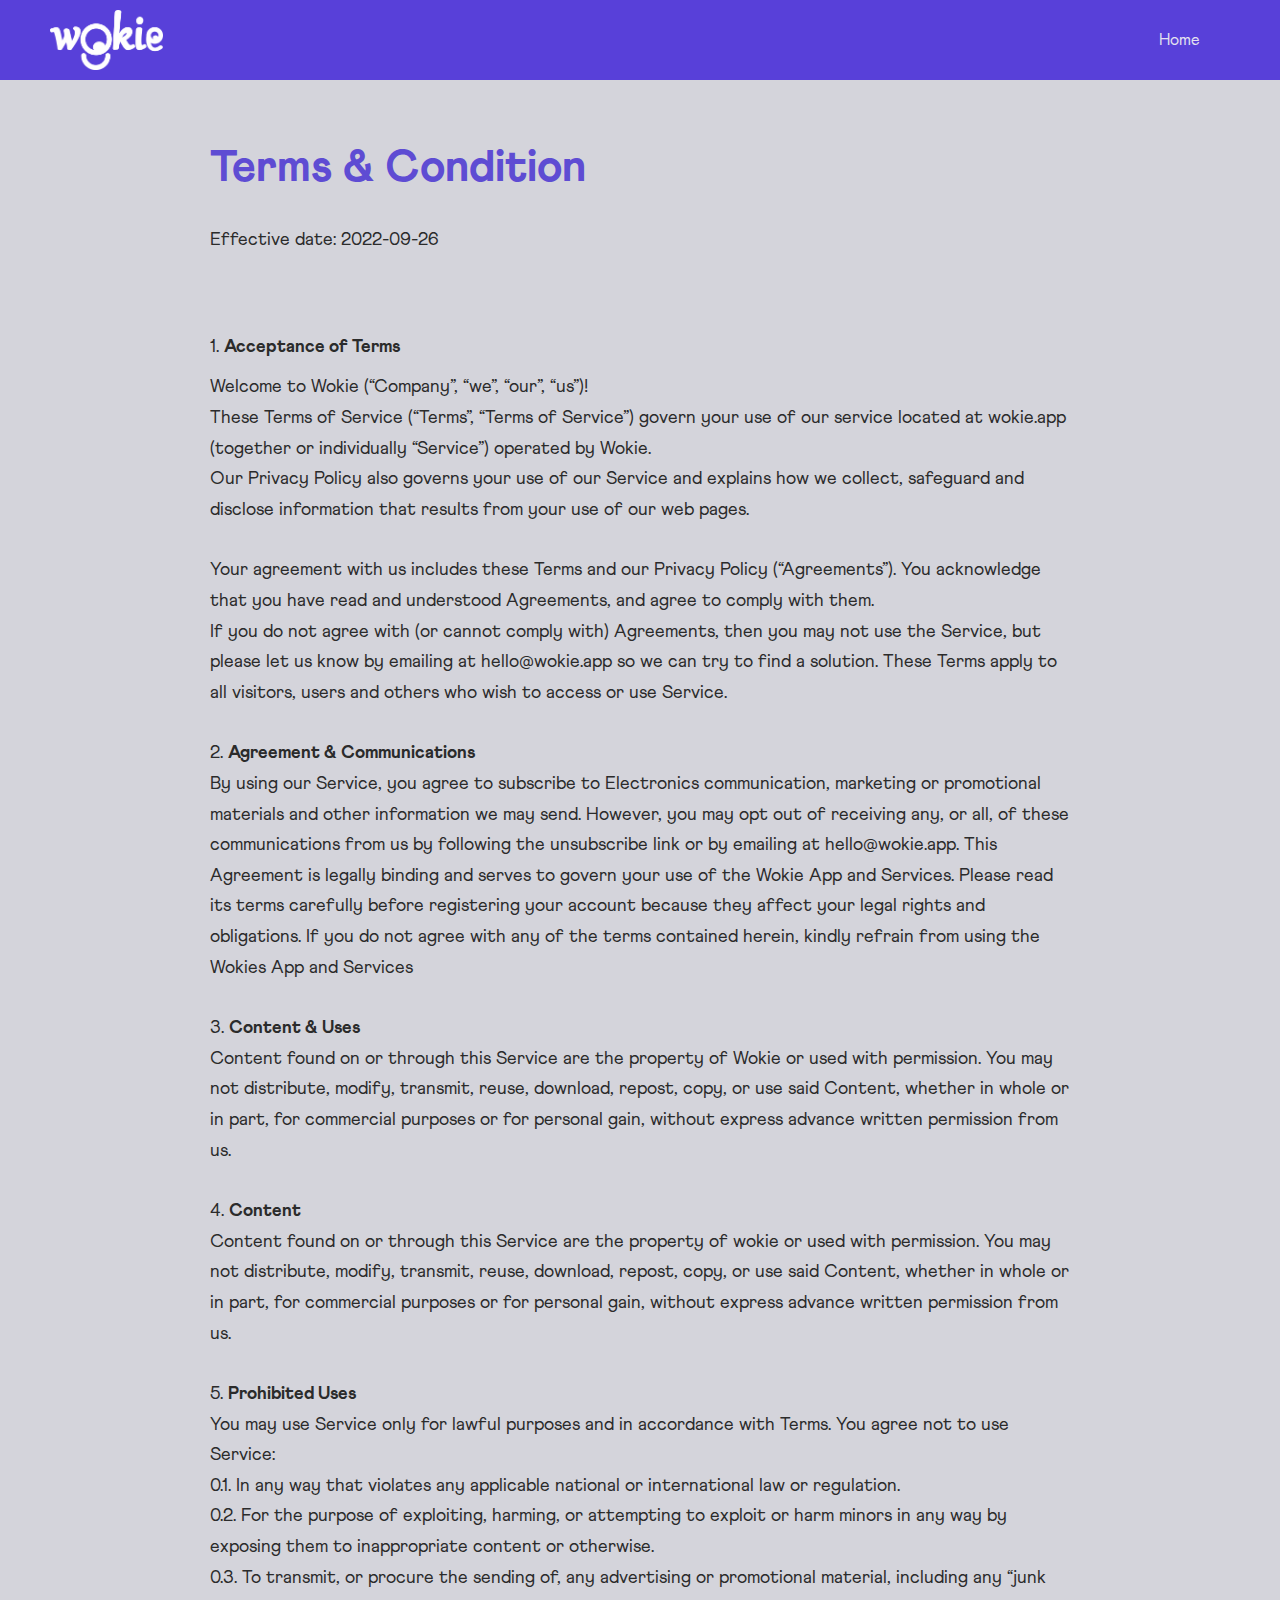
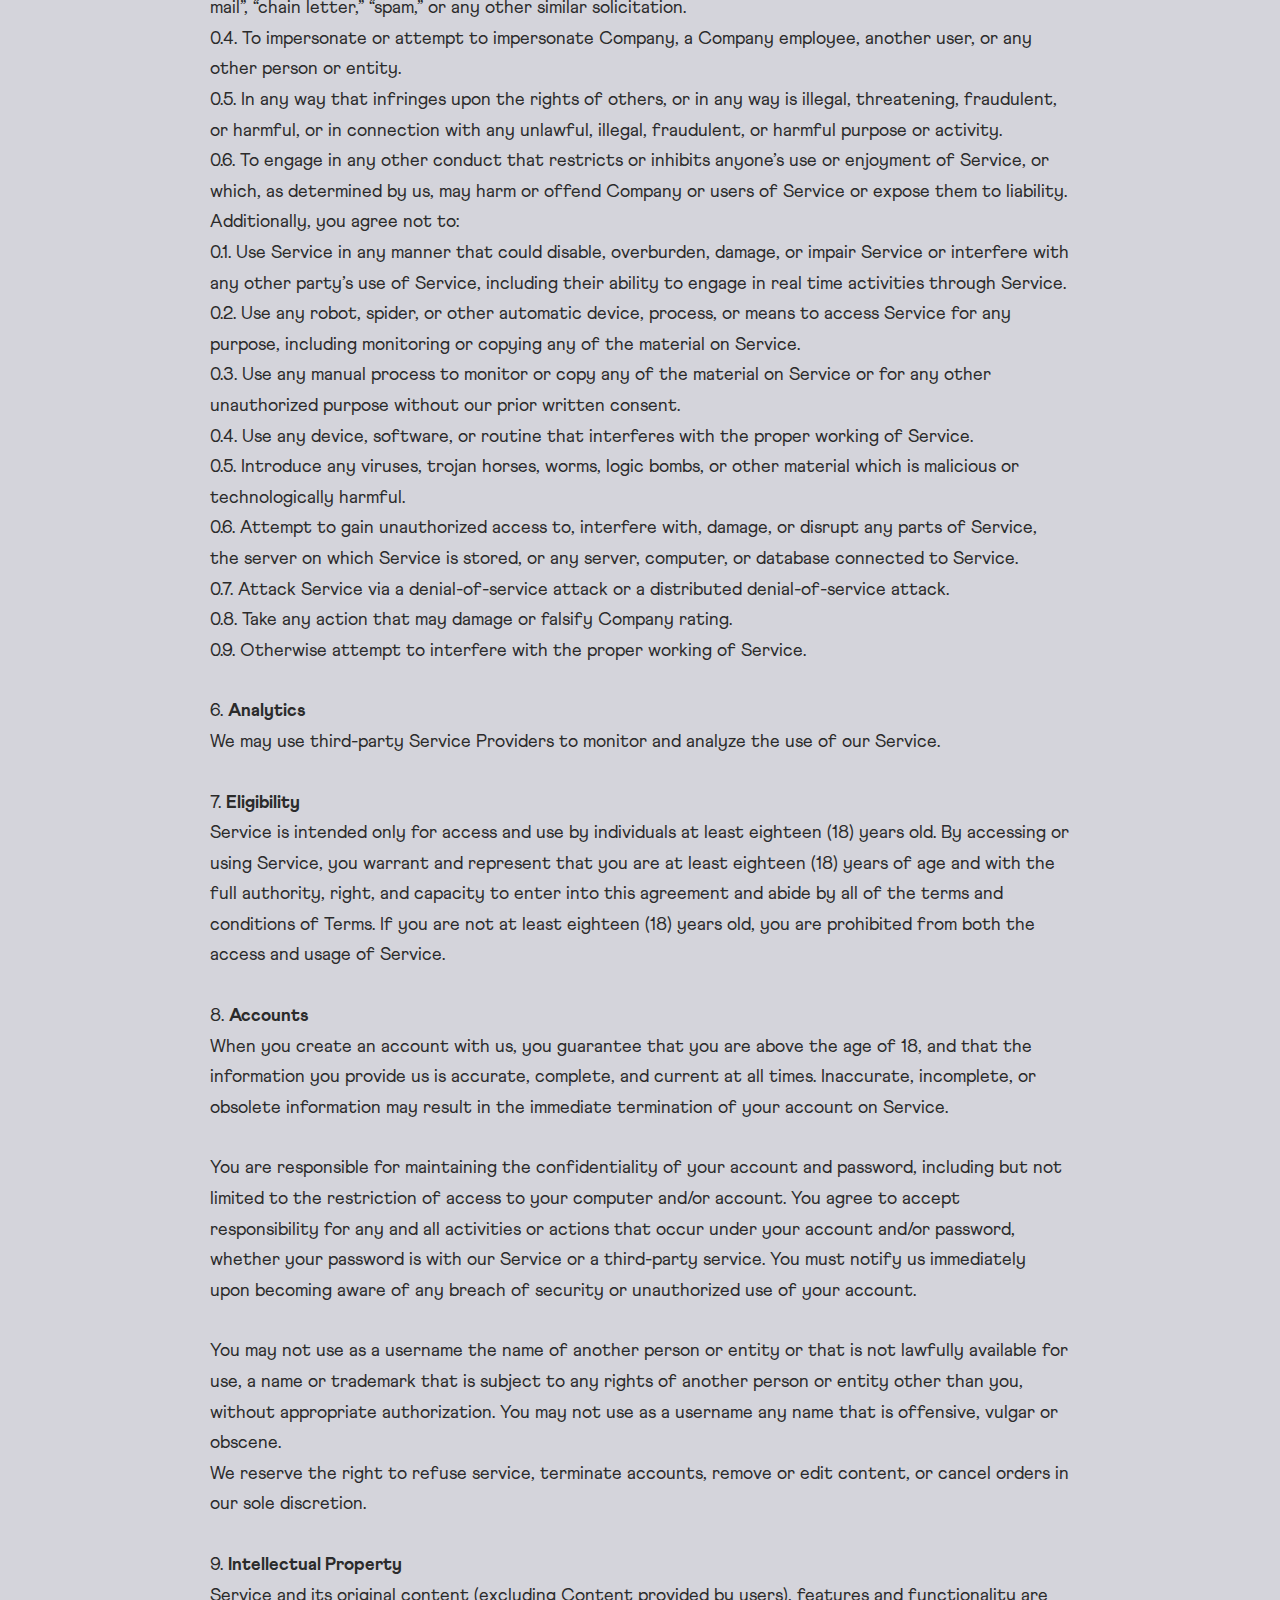
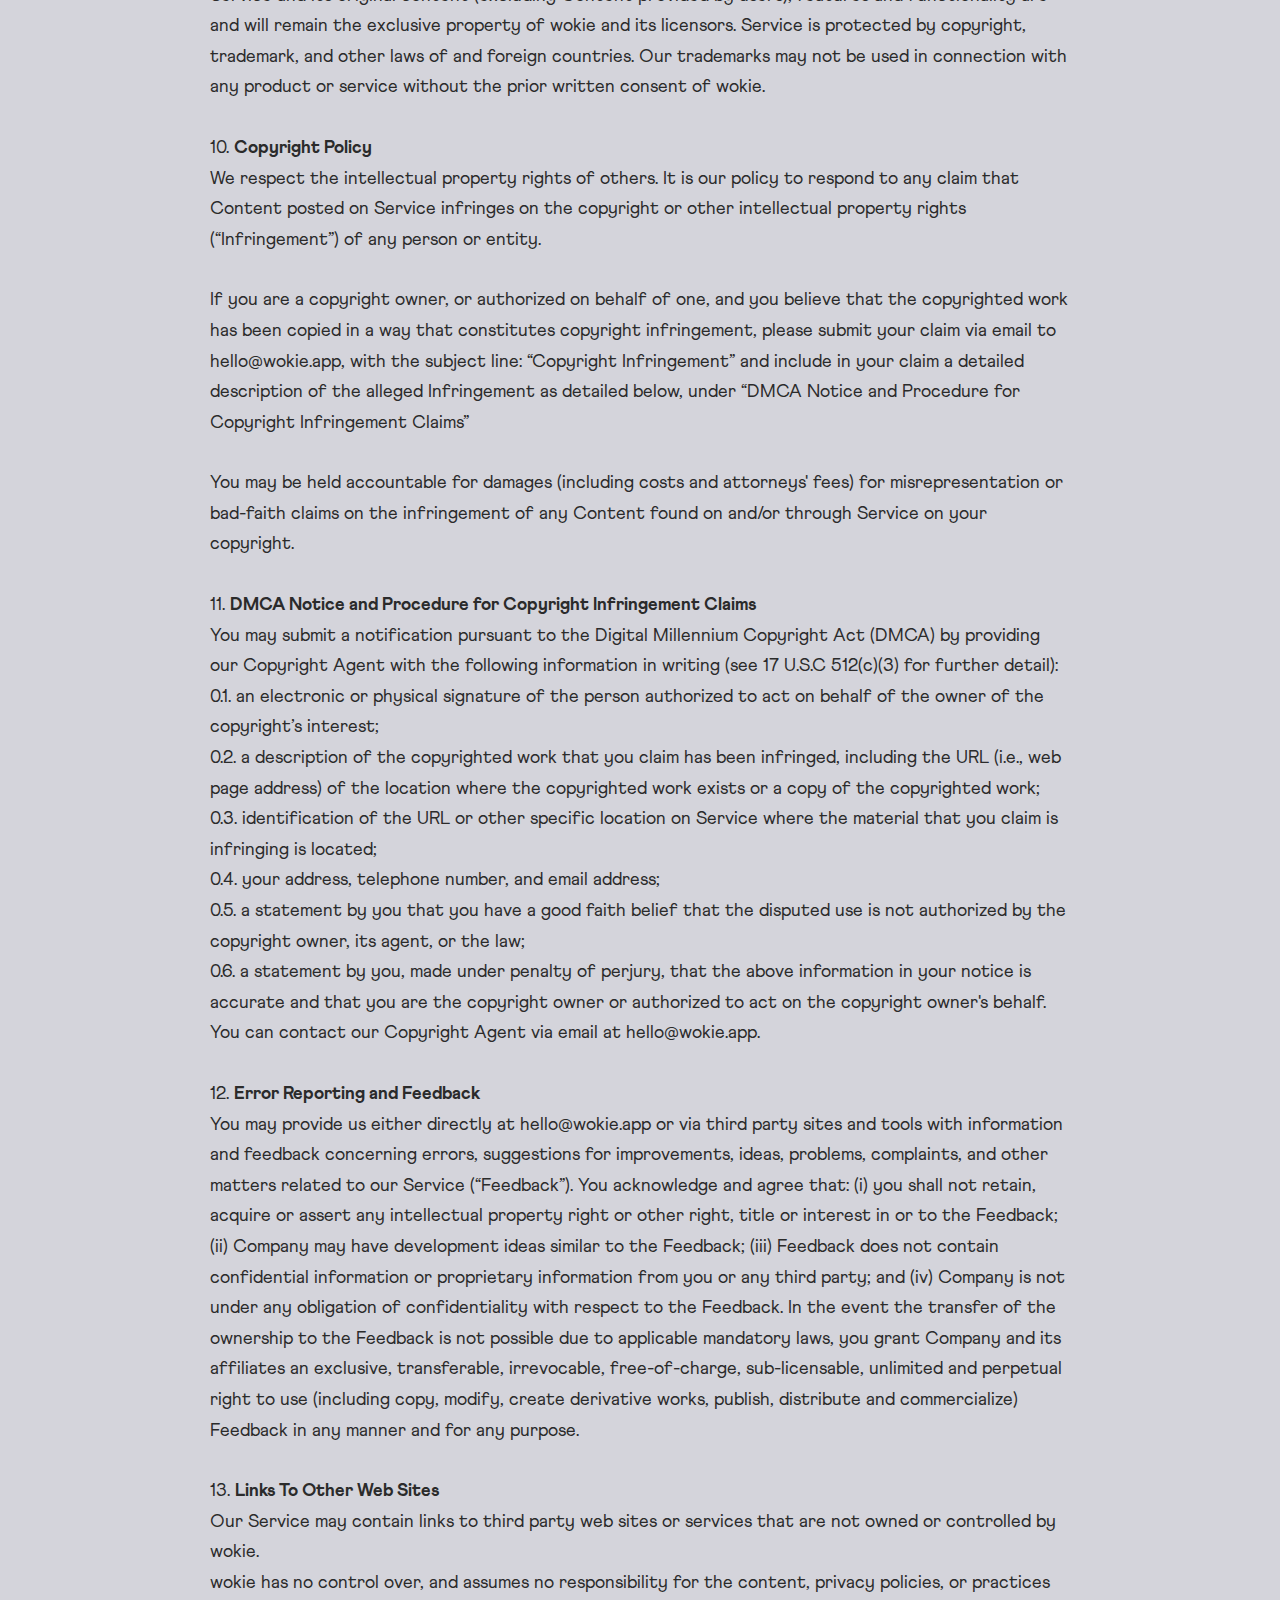
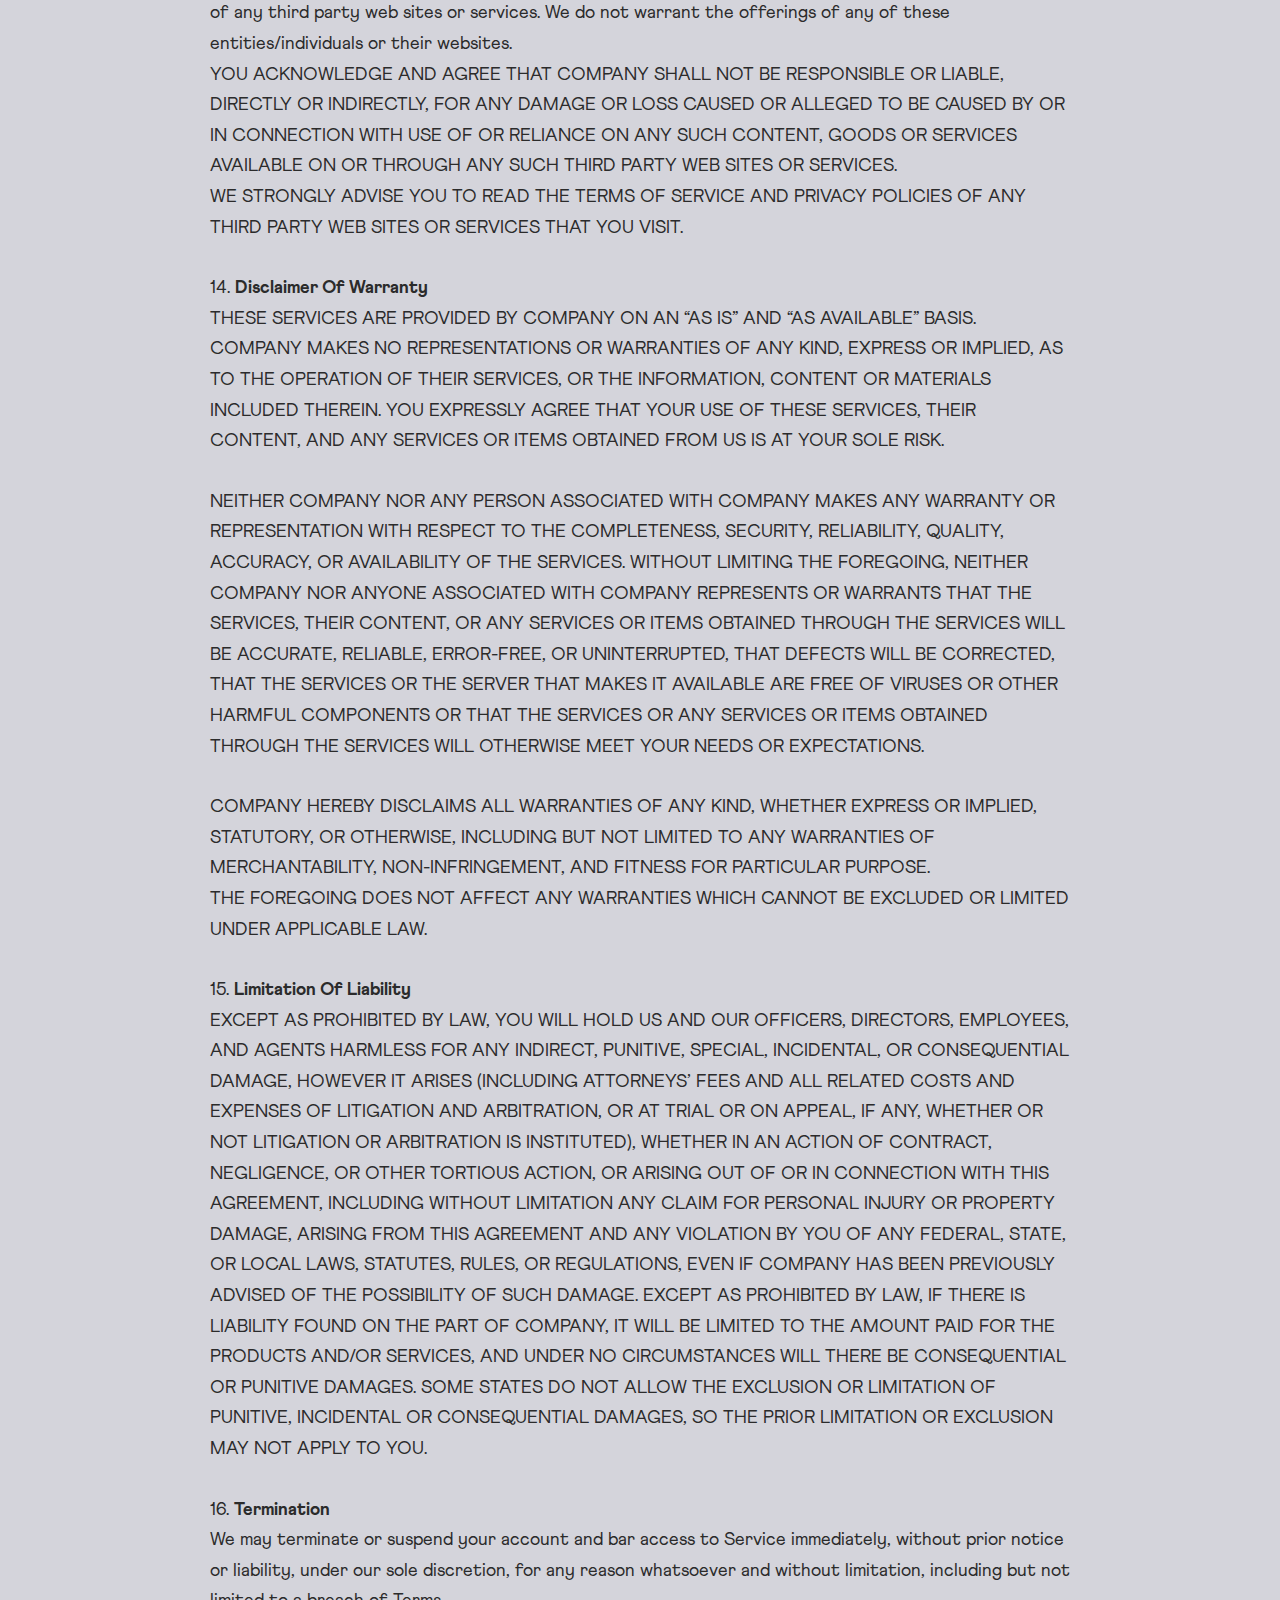
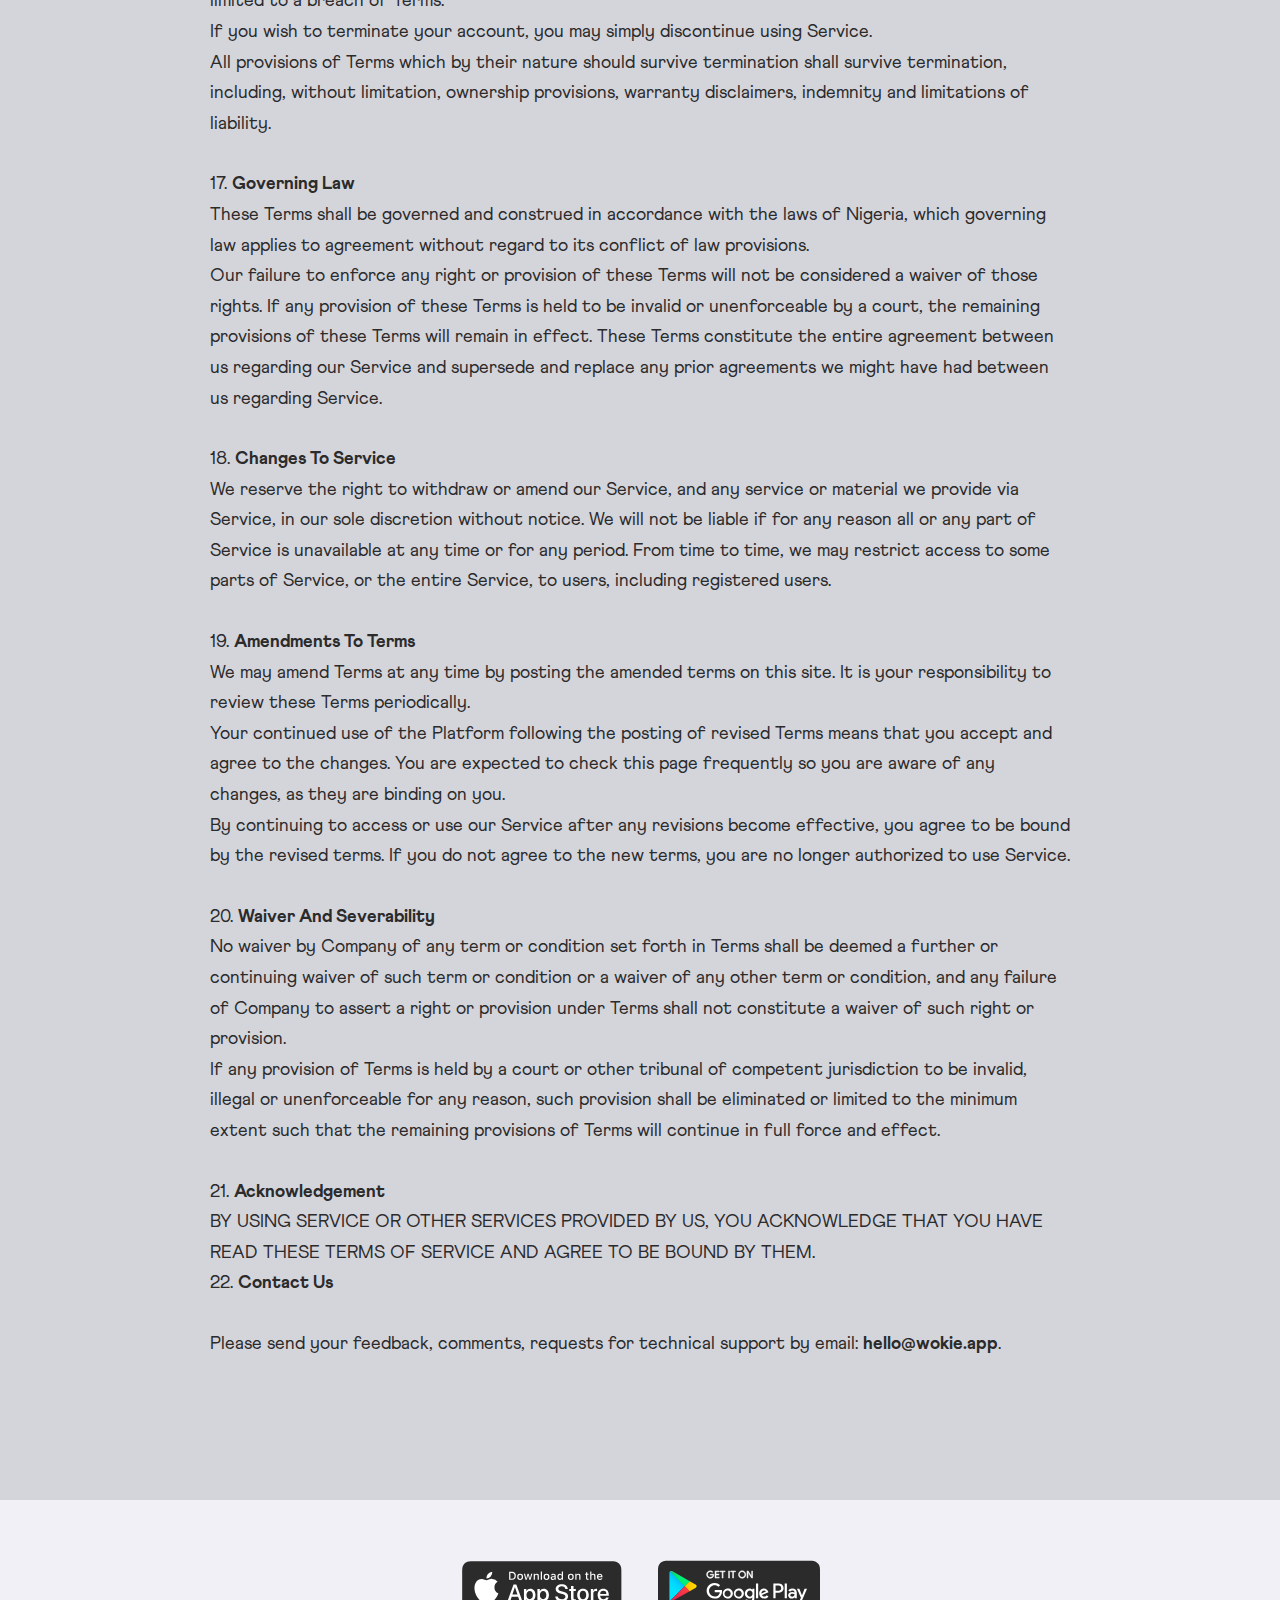
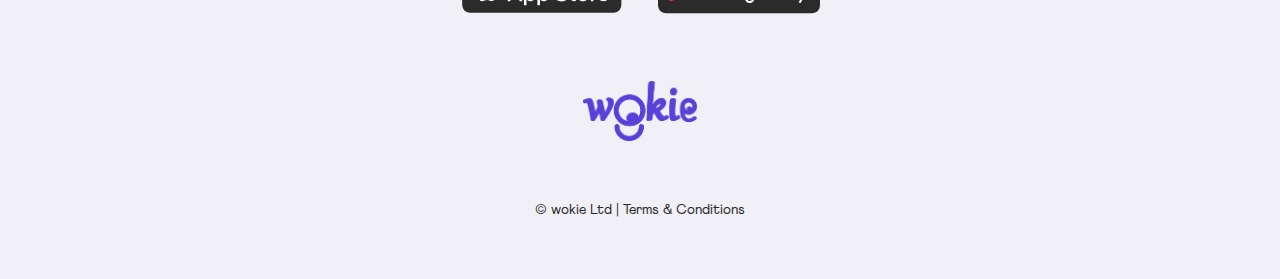
==== commit 41faeee5: "Add files via upload" ====
--- a/terms.html
+++ b/terms.html
@@ -546,5 +546,101 @@
         </div>
       </div>
     </main>
+
+    <section id="footer"  class="section-styling-one">
+      <div class="container">
+
+        <div class="footer-content-wrapper">
+       
+        <div class="download-icons">
+          <a href="#" class="google-play" >
+          <svg xmlns="http://www.w3.org/2000/svg" width="162" height="54" viewBox="0 0 162 54">
+          <g fill="none" fill-rule="evenodd">
+          <path fill="#2b2b2b" d="M11.4 52.819c-.41 0-.812-.006-1.22-.015a17.128 17.128 0 0 1-2.524-.22 7.943 7.943 0 0 1-2.236-.74 7.298 7.298 0 0 1-1.886-1.372 7.183 7.183 0 0 1-1.378-1.885 7.725 7.725 0 0 1-.733-2.237 16.758 16.758 0 0 1-.225-2.532c-.008-.284-.02-1.232-.02-1.232V11.4s.012-.934.02-1.208a16.7 16.7 0 0 1 .224-2.527 7.77 7.77 0 0 1 .734-2.244 7.254 7.254 0 0 1 1.37-1.887 7.513 7.513 0 0 1 1.893-1.38 7.861 7.861 0 0 1 2.232-.735 16.991 16.991 0 0 1 2.532-.221l1.218-.017H150.14l1.232.017c.841.01 1.68.084 2.51.22a8.017 8.017 0 0 1 2.255.74 7.552 7.552 0 0 1 3.26 3.266 7.78 7.78 0 0 1 .723 2.226c.14.843.218 1.694.234 2.548.004.382.004.793.004 1.202.01.506.01.988.01 1.474v28.253c0 .49 0 .97-.01 1.452 0 .439 0 .841-.005 1.255a17.187 17.187 0 0 1-.23 2.502 7.748 7.748 0 0 1-.73 2.255 7.398 7.398 0 0 1-1.37 1.87 7.307 7.307 0 0 1-1.89 1.38c-.709.36-1.468.61-2.252.743-.834.136-1.678.21-2.523.22-.396.01-.81.015-1.212.015l-1.463.002L11.4 52.82z"></path>
+          <g fill="#FFF">
+          <path d="M33.438 27.406a6.68 6.68 0 0 1 3.181-5.605 6.839 6.839 0 0 0-5.388-2.913c-2.267-.238-4.464 1.356-5.62 1.356-1.177 0-2.956-1.333-4.871-1.293a7.176 7.176 0 0 0-6.039 3.682c-2.61 4.52-.663 11.164 1.838 14.818 1.251 1.79 2.714 3.788 4.627 3.717 1.873-.078 2.572-1.194 4.833-1.194 2.239 0 2.895 1.194 4.847 1.149 2.01-.033 3.276-1.797 4.483-3.603.9-1.275 1.591-2.684 2.05-4.175a6.456 6.456 0 0 1-3.941-5.94zM29.75 16.485a6.578 6.578 0 0 0 1.505-4.713 6.693 6.693 0 0 0-4.33 2.24 6.26 6.26 0 0 0-1.544 4.539 5.534 5.534 0 0 0 4.37-2.066z"></path>
+          <g>
+          <path fill-rule="nonzero" d="M57.108 36.639h-6.39l-1.535 4.53h-2.706l6.052-16.764h2.812l6.053 16.765h-2.753l-1.533-4.531zm-5.728-2.091h5.065l-2.497-7.354h-.07l-2.498 7.354zM74.466 35.06c0 3.797-2.033 6.238-5.101 6.238a4.144 4.144 0 0 1-3.846-2.139h-.058v6.054h-2.509V28.947h2.429v2.033h.046a4.336 4.336 0 0 1 3.892-2.16c3.102 0 5.147 2.451 5.147 6.24zm-2.58 0c0-2.475-1.278-4.102-3.23-4.102-1.916 0-3.205 1.66-3.205 4.101 0 2.463 1.289 4.112 3.206 4.112 1.951 0 3.23-1.615 3.23-4.112zM87.918 35.06c0 3.797-2.033 6.238-5.1 6.238a4.144 4.144 0 0 1-3.846-2.139h-.058v6.054h-2.51V28.947h2.43v2.033h.045a4.336 4.336 0 0 1 3.892-2.16c3.102 0 5.147 2.451 5.147 6.24zm-2.579 0c0-2.475-1.278-4.102-3.23-4.102-1.916 0-3.206 1.66-3.206 4.101 0 2.463 1.29 4.112 3.206 4.112 1.952 0 3.23-1.615 3.23-4.112z"></path>
+          <path d="M96.81 36.499c.185 1.662 1.8 2.754 4.007 2.754 2.115 0 3.636-1.092 3.636-2.59 0-1.302-.918-2.081-3.09-2.615l-2.173-.524c-3.078-.743-4.507-2.183-4.507-4.519 0-2.892 2.52-4.88 6.1-4.88 3.542 0 5.97 1.988 6.052 4.88h-2.532c-.152-1.673-1.535-2.683-3.556-2.683s-3.404 1.022-3.404 2.51c0 1.184.883 1.882 3.044 2.416l1.847.453c3.44.814 4.869 2.195 4.869 4.647 0 3.137-2.498 5.101-6.472 5.101-3.718 0-6.228-1.918-6.39-4.95h2.568zM112.517 26.055v2.892h2.325v1.987h-2.325v6.738c0 1.047.466 1.535 1.487 1.535a7.84 7.84 0 0 0 .826-.058v1.975a6.89 6.89 0 0 1-1.394.116c-2.474 0-3.44-.93-3.44-3.3v-7.006h-1.776v-1.987h1.777v-2.892h2.52z"></path>
+          <path fill-rule="nonzero" d="M116.188 35.06c0-3.847 2.265-6.263 5.797-6.263 3.543 0 5.798 2.416 5.798 6.262 0 3.856-2.243 6.262-5.798 6.262s-5.797-2.406-5.797-6.262zm9.038 0c0-2.639-1.209-4.196-3.241-4.196-2.033 0-3.241 1.569-3.241 4.195 0 2.649 1.208 4.194 3.24 4.194 2.033 0 3.242-1.545 3.242-4.194z"></path>
+          <path d="M129.851 28.947h2.393v2.08h.058a2.915 2.915 0 0 1 2.94-2.208c.29 0 .577.03.86.094v2.347a3.507 3.507 0 0 0-1.128-.152 2.528 2.528 0 0 0-2.614 2.812v7.25h-2.509V28.947z"></path>
+          <path fill-rule="nonzero" d="M147.669 37.58c-.338 2.219-2.498 3.741-5.263 3.741-3.556 0-5.763-2.382-5.763-6.204 0-3.834 2.22-6.32 5.657-6.32 3.382 0 5.509 2.323 5.509 6.029v.86h-8.633v.151a3.183 3.183 0 0 0 3.288 3.462 2.765 2.765 0 0 0 2.823-1.72h2.382zm-8.481-3.648h6.11a2.94 2.94 0 0 0-2.998-3.102 3.094 3.094 0 0 0-3.112 3.102z"></path>
+          </g>
+          </g>
+          <g fill="#FFF">
+          <path fill-rule="nonzero" d="M51.065 11.787a3.564 3.564 0 0 1 3.79 4.002c0 2.574-1.39 4.053-3.79 4.053h-2.91v-8.055h2.91zm-1.658 6.916h1.519a2.532 2.532 0 0 0 2.656-2.897 2.54 2.54 0 0 0-2.656-2.88h-1.52v5.777zM56.269 16.8a2.88 2.88 0 1 1 5.733 0 2.88 2.88 0 1 1-5.733 0zm4.5 0c0-1.318-.592-2.088-1.631-2.088-1.043 0-1.63.77-1.63 2.088 0 1.328.587 2.093 1.63 2.093 1.039 0 1.63-.77 1.63-2.093z"></path>
+          <path d="M69.624 19.842h-1.245l-1.256-4.477h-.095l-1.251 4.477h-1.233l-1.675-6.079h1.216l1.09 4.639h.09l1.249-4.639h1.15l1.25 4.639h.096l1.083-4.639h1.2zM72.702 13.763h1.155v.966h.09a1.82 1.82 0 0 1 1.814-1.083 1.977 1.977 0 0 1 2.104 2.26v3.936h-1.2v-3.634c0-.977-.424-1.463-1.312-1.463a1.394 1.394 0 0 0-1.451 1.54v3.557h-1.2v-6.079zM79.777 11.39h1.2v8.452h-1.2z"></path>
+          <path fill-rule="nonzero" d="M82.644 16.8a2.88 2.88 0 1 1 5.734 0 2.88 2.88 0 1 1-5.734 0zm4.5 0c0-1.318-.592-2.088-1.631-2.088-1.043 0-1.63.77-1.63 2.088 0 1.328.587 2.093 1.63 2.093 1.039 0 1.63-.77 1.63-2.093zM89.641 18.123c0-1.094.815-1.725 2.261-1.815l1.647-.095v-.525c0-.642-.425-1.004-1.245-1.004-.67 0-1.133.246-1.267.676h-1.161c.122-1.045 1.105-1.714 2.484-1.714 1.524 0 2.383.758 2.383 2.042v4.154h-1.155v-.854h-.095a2.045 2.045 0 0 1-1.825.954 1.836 1.836 0 0 1-2.027-1.82zm3.908-.52v-.508l-1.485.095c-.837.056-1.216.34-1.216.877 0 .547.474.865 1.127.865a1.433 1.433 0 0 0 1.574-1.329zM96.32 16.8c0-1.921.987-3.138 2.523-3.138a2.003 2.003 0 0 1 1.865 1.067h.09V11.39h1.199v8.452h-1.15v-.96h-.095a2.11 2.11 0 0 1-1.909 1.06c-1.546 0-2.523-1.217-2.523-3.142zm1.24 0c0 1.29.607 2.065 1.624 2.065 1.01 0 1.636-.787 1.636-2.06 0-1.267-.632-2.065-1.636-2.065-1.01 0-1.625.781-1.625 2.06zM106.96 16.8a2.88 2.88 0 1 1 5.734 0 2.88 2.88 0 1 1-5.734 0zm4.5 0c0-1.318-.592-2.088-1.63-2.088-1.044 0-1.63.77-1.63 2.088 0 1.328.586 2.093 1.63 2.093 1.038 0 1.63-.77 1.63-2.093z"></path>
+          <path d="M114.304 13.763h1.155v.966h.09a1.82 1.82 0 0 1 1.813-1.083 1.977 1.977 0 0 1 2.104 2.26v3.936h-1.2v-3.634c0-.977-.424-1.463-1.311-1.463a1.394 1.394 0 0 0-1.452 1.54v3.557h-1.2v-6.079zM126.245 12.25v1.54h1.318v1.011h-1.318v3.126c0 .637.263.916.86.916.153 0 .306-.01.458-.028v1a3.936 3.936 0 0 1-.653.06c-1.334 0-1.866-.469-1.866-1.64V14.8h-.965v-1.01h.965V12.25h1.201zM129.201 11.39h1.19v3.35h.094a1.87 1.87 0 0 1 1.854-1.09 2.003 2.003 0 0 1 2.093 2.267v3.925h-1.2v-3.629c0-.97-.453-1.463-1.3-1.463a1.42 1.42 0 0 0-1.531 1.542v3.55h-1.2V11.39z"></path>
+          <path fill-rule="nonzero" d="M141.428 18.2a2.468 2.468 0 0 1-2.634 1.76 2.761 2.761 0 0 1-2.809-3.138 2.804 2.804 0 0 1 2.803-3.176c1.692 0 2.712 1.155 2.712 3.064v.419h-4.292v.067a1.607 1.607 0 0 0 1.619 1.742c.587.07 1.158-.221 1.446-.737h1.155zm-4.22-1.958h3.07a1.467 1.467 0 0 0-1.496-1.575 1.555 1.555 0 0 0-1.574 1.575z"></path>
+          </g>
+          </g>
+          </svg>
+          
+          </a>
+          <a href="#" class="ios-store" >
+          <svg version="1.1" viewBox="0 0 160 52" xmlns="http://www.w3.org/2000/svg" width="162" height="54">
+          <title>play-store</title>
+          <defs>
+          <linearGradient id="d" x1="61.034%" x2="26.503%" y1="4.9481%" y2="71.907%">
+          <stop stop-color="#00A0FF" offset="0"></stop>
+          <stop stop-color="#00A1FF" offset=".01"></stop>
+          <stop stop-color="#00BEFF" offset=".26"></stop>
+          <stop stop-color="#00D2FF" offset=".51"></stop>
+          <stop stop-color="#00DFFF" offset=".76"></stop>
+          <stop stop-color="#00E3FF" offset="1"></stop>
+          </linearGradient>
+          <linearGradient id="c" x1="107.68%" x2="-130.64%" y1="50%" y2="50%">
+          <stop stop-color="#FFE000" offset="0"></stop>
+          <stop stop-color="#FFBD00" offset=".41"></stop>
+          <stop stop-color="#FFA500" offset=".78"></stop>
+          <stop stop-color="#FF9C00" offset="1"></stop>
+          </linearGradient>
+          <linearGradient id="b" x1="86.219%" x2="-50.15%" y1="30.911%" y2="135.99%">
+          <stop stop-color="#FF3A44" offset="0"></stop>
+          <stop stop-color="#C31162" offset="1"></stop>
+          </linearGradient>
+          <linearGradient id="a" x1="-18.754%" x2="42.121%" y1="-11.832%" y2="35.095%">
+          <stop stop-color="#32A071" offset="0"></stop>
+          <stop stop-color="#2DA771" offset=".07"></stop>
+          <stop stop-color="#15CF74" offset=".48"></stop>
+          <stop stop-color="#06E775" offset=".8"></stop>
+          <stop stop-color="#00F076" offset="1"></stop>
+          </linearGradient>
+          </defs>
+          <g fill="none" fill-rule="evenodd">
+          <g fill-rule="nonzero">
+          <path fill="#2b2b2b" d="m11.132-1.5178e-4c-0.42815 0-0.85116 0-1.2782 0.0024869-0.35745 0.0023351-0.71205 0.0091187-1.0729 0.014828-0.78401 0.0092259-1.5662 0.078199-2.3397 0.20632-0.77243 0.13091-1.5207 0.37771-2.2194 0.73206-0.69788 0.35735-1.3356 0.82168-1.8899 1.3762-0.55724 0.55292-1.0217 1.192-1.3757 1.8927-0.35488 0.69931-0.60096 1.4487-0.72973 2.2223-0.13 0.77259-0.19995 1.5541-0.20923 2.3375-0.010835 0.35798-0.011979 0.71714-0.017689 1.0752v32.285c0.0057094 0.36253 0.0068536 0.71373 0.017689 1.0764 0.0092831 0.78335 0.079235 1.5648 0.20923 2.3374 0.12842 0.77401 0.37451 1.5238 0.72973 2.2234 0.35374 0.69844 0.81831 1.335 1.3757 1.8848 0.55223 0.55695 1.1903 1.0216 1.8899 1.3762 0.69873 0.3553 1.4469 0.60357 2.2194 0.7365 0.77365 0.1271 1.5557 0.1961 2.3397 0.20643 0.36088 0.0079395 0.71549 0.012493 1.0729 0.012493 0.427 0.0023351 0.85005 0.0023351 1.2782 0.0023351h137.74c0.41962 0 0.84602 0 1.2656-0.0023351 0.35576 0 0.72062-0.0045535 1.0764-0.012493 0.78247-0.0097799 1.5631-0.078786 2.3351-0.20643 0.77501-0.13387 1.5259-0.38207 2.228-0.7365 0.69894-0.35482 1.3364-0.81946 1.8882-1.3762 0.5559-0.552 1.0215-1.188 1.3796-1.8848 0.35256-0.70008 0.5963-1.4498 0.72284-2.2234 0.1302-0.77265 0.20264-1.5539 0.2167-2.3374 0.004554-0.36265 0.004554-0.71385 0.004554-1.0764 0.009107-0.42418 0.009107-0.84602 0.009107-1.2771v-29.733c0-0.42757 0-0.85173-0.009107-1.2747 0-0.35802 0-0.71719-0.004554-1.0752-0.014062-0.78346-0.086496-1.5648-0.2167-2.3375-0.12689-0.77311-0.37062-1.5224-0.72284-2.2223-0.72071-1.4045-1.8636-2.5477-3.2678-3.269-0.7021-0.35348-1.453-0.60022-2.228-0.73206-0.77192-0.12869-1.5526-0.19768-2.3351-0.20638-0.35576-0.0056977-0.72062-0.01254-1.0764-0.014816-0.41962-0.0023351-0.84602-0.0023351-1.2656-0.0023351h-137.74z" fill="#2b2b2b"></path>
+          <path d="m9.8599 50.978c-0.35573 0-0.70288-0.0045535-1.0558-0.012493-0.73115-0.0095265-1.4606-0.073177-2.1823-0.19043-0.673-0.11591-1.325-0.33151-1.9344-0.63971-0.60382-0.30564-1.1545-0.70641-1.6311-1.1869-0.48344-0.47488-0.88593-1.0257-1.1915-1.6305-0.30895-0.60878-0.52276-1.2613-0.63399-1.9349-0.12011-0.72376-0.1851-1.4556-0.1944-2.1892-0.0074024-0.24624-0.017093-1.0661-0.017093-1.0661v-32.269s0.010321-0.80727 0.017152-1.0444c0.0089037-0.73244 0.073513-1.4631 0.19327-2.1858 0.11143-0.67541 0.32541-1.3298 0.63453-1.9406 0.30446-0.60443 0.70471-1.1556 1.1852-1.6322 0.47999-0.48111 1.0325-0.88394 1.6373-1.1938 0.608-0.30721 1.2587-0.52129 1.9304-0.63509 0.72412-0.11843 1.4561-0.18246 2.1898-0.19155l1.0535-0.014256h140.27l1.0661 0.014828c0.72701 0.0086391 1.4523 0.072097 2.1698 0.18983 0.67844 0.11522 1.3359 0.3308 1.9509 0.63965 1.2117 0.62447 2.1977 1.6124 2.8197 2.8254 0.30418 0.60656 0.51486 1.2556 0.62488 1.9252 0.12118 0.72856 0.189 1.465 0.20292 2.2034 0.003386 0.33066 0.003386 0.68583 0.003386 1.0393 0.009224 0.43784 0.009224 0.85458 0.009224 1.2747v29.733c0 0.42418 0 0.83808-0.009224 1.2554 0 0.37969 0 0.72751-0.004554 1.0855-0.013619 0.72526-0.08031 1.4486-0.19954 2.1641-0.10895 0.67843-0.32159 1.3361-0.63049 1.9498-0.30774 0.59829-0.70792 1.1443-1.1858 1.6179-0.47697 0.48312-1.0287 0.88623-1.6339 1.1938-0.61325 0.31057-1.2698 0.52697-1.9475 0.64193-0.7217 0.11788-1.4512 0.18153-2.1824 0.19043-0.34198 0.0079395-0.70007 0.012493-1.0478 0.012493l-1.2656 0.0023351-139.01-0.0023351z" fill="#2b2b2b"></path>
+          <path d="m79.836 27.552c-2.7374 0.012882-4.9474 2.2402-4.9388 4.9777 0.008603 2.7375 2.2324 4.9509 4.9699 4.9466 2.7375-0.00428 4.9544-2.2246 4.9544-4.9621 0.019233-1.3259-0.50062-2.6028-1.4405-3.5383-0.93986-0.93546-2.2192-1.4493-3.545-1.4239zm0 7.9745c-1.2339 0.086289-2.3951-0.59042-2.9282-1.7065-0.53317-1.1161-0.32994-2.4446 0.5125-3.3502 0.84244-0.90562 2.1528-1.2042 3.3045-0.75303 1.1516 0.45121 1.9104 1.5605 1.9134 2.7974 0.037996 0.77371-0.23815 1.53-0.76576 2.0972s-1.262 0.8972-2.0364 0.91517zm-10.87-7.9745c-2.739 0.0064447-4.9548 2.2309-4.9505 4.9699 0.0043002 2.739 2.227 4.9565 4.966 4.9544 2.739-0.0021448 4.9583-2.2231 4.9583-4.9621 0.019233-1.3259-0.50062-2.6028-1.4405-3.5383-0.93986-0.93546-2.2192-1.4493-3.545-1.4239h0.011676zm0 7.9745c-1.2345 0.091156-2.3991-0.58218-2.936-1.6975-0.53693-1.1153-0.33688-2.4456 0.50434-3.3537 0.84122-0.9081 2.1523-1.2091 3.3054-0.75892s1.9134 1.56 1.9167 2.7979c0.037996 0.77371-0.23815 1.53-0.76576 2.0972-0.52761 0.56719-1.262 0.8972-2.0364 0.91517h0.011676zm-12.948-6.445v2.1016h5.0439c-0.079087 0.98987-0.49056 1.9239-1.1676 2.6504-1.0204 1.0394-2.4326 1.5992-3.888 1.5412-3.0952 0-5.6043-2.5091-5.6043-5.6043 0-3.0952 2.5091-5.6043 5.6043-5.6043 1.4219-0.023189 2.7949 0.51846 3.8179 1.5062l1.4828-1.4828c-1.3953-1.4129-3.3034-2.2006-5.2891-2.1834-2.8267-0.11001-5.4871 1.3353-6.9332 3.7666-1.4461 2.4313-1.4461 5.459 0 7.8903 1.4461 2.4313 4.1065 3.8766 6.9332 3.7666 2.022 0.091367 3.9846-0.69625 5.3825-2.16 1.2232-1.344 1.8763-3.1107 1.8214-4.9271 0.0037676-0.44252-0.035334-0.88437-0.11676-1.3194l-7.0871 0.058378zm52.902 1.6346c-0.62339-1.834-2.3142-3.0928-4.2499-3.1641-1.2909-0.002515-2.5253 0.52939-3.41 1.4694-0.88474 0.94004-1.3409 2.2044-1.2602 3.4927-0.028674 1.3185 0.48006 2.592 1.4093 3.5279s2.1991 1.4536 3.5178 1.4343c1.6589 0.0089423 3.2116-0.81561 4.1332-2.195l-1.693-1.1676c-0.51403 0.85693-1.4409 1.3803-2.4402 1.3777-1.0349 0.039446-1.9888-0.55786-2.4052-1.5062l6.6435-2.7438-0.24519-0.52541zm-6.7719 1.6579c-0.047809-0.72954 0.20003-1.4476 0.68766-1.9923 0.48762-0.54473 1.174-0.87027 1.9043-0.90322 0.76986-0.050729 1.4957 0.36274 1.8448 1.0508l-4.4368 1.8448zm-5.3942 4.8104h2.1834v-14.595h-2.1834v14.595zm-3.5728-8.5232h-0.08173c-0.66556-0.74412-1.617-1.1689-2.6154-1.1676-2.6502 0.12852-4.7329 2.3147-4.7329 4.968 0 2.6533 2.0827 4.8395 4.7329 4.968 1.0016 0.016841 1.9592-0.41067 2.6154-1.1676h0.070054v0.71222c0 1.9031-1.0158 2.9189-2.6504 2.9189-1.1135-0.026063-2.1008-0.72269-2.4986-1.763l-1.9031 0.79395c0.73286 1.7827 2.4743 2.9421 4.4017 2.9307 2.557 0 4.6703-1.5062 4.6703-5.1724v-8.8385h-2.0082v0.8173zm-2.4986 6.8653c-1.5612-0.13759-2.7585-1.4451-2.7585-3.0123s1.1974-2.8747 2.7585-3.0123c0.75439 0.038714 1.4612 0.38036 1.9602 0.94748 0.49898 0.56712 0.74785 1.3117 0.69021 2.0648 0.064374 0.75664-0.18371 1.5067-0.68656 2.0757-0.50286 0.56902-1.2167 0.90746-1.9755 0.93664h0.011676zm28.465-12.937h-5.219v14.595h2.1834v-5.5343h3.0474c1.6961 0.12185 3.3182-0.71396 4.2034-2.1659 0.8852-1.4519 0.8852-3.2767 0-4.7286-0.8852-1.4519-2.5073-2.2877-4.2034-2.1659h-0.011676zm0 7.0054h-3.0474v-4.9738h3.0941c1.3832 0 2.5044 1.1213 2.5044 2.5044 0 1.3832-1.1213 2.5044-2.5044 2.5044l-0.046703-0.035027zm13.462-2.1016c-1.6244-0.097096-3.1516 0.77887-3.888 2.2301l1.9382 0.80562c0.39044-0.71961 1.1689-1.1409 1.9849-1.0742 0.55988-0.06539 1.1226 0.096873 1.5617 0.45034 0.43909 0.35347 0.71778 0.86851 0.77348 1.4294v0.15178c-0.70125-0.37129-1.4833-0.56379-2.2768-0.56043-2.0899 0-4.2032 1.1676-4.2032 3.2809 0.041668 0.91036 0.44979 1.7652 1.1315 2.3699 0.68173 0.60476 1.5791 0.90806 2.4879 0.84089 1.12 0.080426 2.1945-0.45685 2.8022-1.4011h0.070054v1.1676h2.1016v-5.616c0-2.557-1.9382-4.0398-4.4251-4.0398l-0.058378-0.035027zm-0.26854 7.9978c-0.71222 0-1.7046-0.36195-1.7046-1.2376 0-1.1676 1.2376-1.5529 2.3351-1.5529 0.69358-0.017114 1.379 0.15224 1.9849 0.49038-0.15097 1.307-1.2417 2.3031-2.557 2.3351l-0.058379-0.035027zm12.411-7.6476l-2.4986 6.3282h-0.070054l-2.592-6.3282h-2.3351l3.888 8.8502-2.2184 4.9155h2.2768l5.9779-13.766h-2.4285zm-19.627 9.3405h2.1834v-14.595h-2.1834v14.595z" fill="#fff"></path>
+          <path d="m55.093 13.953c0.04011 0.86544-0.2764 1.7095-0.87568 2.3351-0.66966 0.69564-1.6037 1.0735-2.5686 1.0391-1.4801-0.011584-2.809-0.90928-3.3723-2.278-0.5633-1.3687-0.25121-2.9418 0.79197-3.9918 0.67781-0.69199 1.6119-1.0724 2.5803-1.0508 0.4936-0.0016446 0.98232 0.097688 1.4361 0.29189 0.42249 0.17041 0.7986 0.43849 1.0975 0.78227l-0.61881 0.61881c-0.47246-0.56198-1.1817-0.86903-1.9148-0.82897-0.73691-0.0036149-1.4435 0.29316-1.9568 0.8219-0.51331 0.52873-0.78905 1.2438-0.76363 1.9803-0.015643 1.1129 0.6398 2.126 1.6614 2.5678 1.0216 0.44183 2.2086 0.22568 3.0089-0.54789 0.35927-0.38934 0.56648-0.89494 0.58378-1.4244h-2.5336v-0.84065h3.3976c0.031143 0.1734 0.046772 0.34923 0.046703 0.52541zm5.3475-2.9189h-3.1524v2.2184h2.8722v0.84065h-2.8722v2.2184h3.1524v0.864h-4.0865v-7.0054h4.0865v0.864zm3.8296 6.1414h-0.89903v-6.1414h-1.9615v-0.864h4.8688v0.864h-2.0082v6.1414zm5.4409 0v-7.0054h0.89903v7.0054h-0.89903zm4.8921 0h-0.89903v-6.1414h-1.9615v-0.864h4.8104v0.864h-1.9498v6.1414zm11.069-0.9107c-1.4209 1.413-3.7164 1.413-5.1373 0-1.3774-1.458-1.3774-3.7377 0-5.1957 0.67952-0.68449 1.6041-1.0695 2.5686-1.0695s1.8891 0.38496 2.5686 1.0695c1.3833 1.4557 1.3833 3.74 0 5.1957zm-4.4718-0.58378c1.0524 1.048 2.7539 1.048 3.8063 0 1.0335-1.1393 1.0335-2.8771 0-4.0164-1.0524-1.048-2.7539-1.048-3.8063 0-1.0335 1.1393-1.0335 2.8771 0 4.0164zm6.7719 1.4945v-7.0054h1.0975l3.4093 5.4525v-5.4525h0.89903v7.0054h-0.93405l-3.5611-5.7094v5.7094h-0.9107z" fill="#fff" stroke="#fff" stroke-width=".5"></path>
+          <g transform="translate(11 10)">
+          <path d="m0.81643 0.63049c-0.38055 0.45665-0.57263 1.0412-0.53708 1.6346v25.827c-0.035548 0.59336 0.15653 1.1779 0.53708 1.6346l0.08173 0.08173 14.466-14.454v-0.33859l-14.466-14.466-0.08173 0.08173z" fill="url(#d)"></path>
+          <path d="m20.151 20.176l-4.787-4.8221v-0.33859l4.787-4.8337 0.10508 0.058378 5.7328 3.2575c1.6346 0.92238 1.6346 2.4402 0 3.3743l-5.7094 3.2458-0.12843 0.058378z" fill="url(#c)"></path>
+          <path d="m20.291 20.106l-4.9271-4.9271-14.548 14.548c0.68737 0.60424 1.7075 0.63367 2.4285 0.070054l17.058-9.6908" fill="url(#b)"></path>
+          <path d="m20.291 10.251l-17.058-9.6908c-0.72106-0.56361-1.7412-0.53419-2.4285 0.070054l14.56 14.548 4.9271-4.9271z" fill="url(#a)"></path>
+          <path d="m20.151 20l-16.918 9.6324c-0.69232 0.51763-1.6428 0.51763-2.3351 0l-0.08173 0.08173 0.08173 0.08173c0.69102 0.52153 1.6441 0.52153 2.3351 0l17.058-9.6908-0.14011-0.10508z" fill="#000" opacity=".2"></path>
+          <path d="m0.81643 29.563c-0.38055-0.45665-0.57263-1.0412-0.53708-1.6346v0.17514c-0.035548 0.59336 0.15653 1.1779 0.53708 1.6346l0.08173-0.08173-0.08173-0.093405zm25.173-12.867l-5.8378 3.3042 0.10508 0.10508 5.7328-3.2458c0.66209-0.31102 1.1074-0.95227 1.1676-1.6813-0.13307 0.65949-0.56428 1.2201-1.1676 1.5178z" fill="#000" opacity=".12"></path>
+          <path d="m3.2333 0.72389l22.756 12.937c0.60329 0.29778 1.0345 0.85835 1.1676 1.5178-0.060167-0.72903-0.50547-1.3703-1.1676-1.6813l-22.756-12.937c-1.6346-0.92238-2.9656-0.15178-2.9656 1.7163v0.17514c0.035027-1.8798 1.3427-2.6504 2.9656-1.728z" fill="#fff" opacity=".25"></path>
+          </g>
+          </g>
+          </g>
+          </svg>
+          </a>
+          </div>
+
+
+          <div class="logo footer-logo">
+            <a href="index.html"
+              ><img class="logo" src="images/logo.png" alt="logo"
+            /></a>
+          </div>
+
+          <div class="copywrite">© wokie Ltd  |  <a href="terms.html">Terms & Conditions</a></div>
+
+        </div>
+      </div>
+    </section>
+
   </body>
 </html>
--- a/style.css
+++ b/style.css
@@ -347,6 +347,7 @@
 .send__text--h4 {
   text-transform: uppercase;
   margin-bottom: var(--space-smallest);
+  font-size: 2rem;
 }
 
 /* steps */
@@ -457,8 +458,8 @@
   text-align: center;
 }
 
-.footer-nav-bar {
-  margin-top: 6rem;
+.footer-content-wrapper .download-icons {
+  margin-bottom: 6rem;
 }
 
 .footer-nav-bar ul {
@@ -649,6 +650,14 @@
   margin-bottom: var(--space);
 }
 
+.footer-text-terms {
+  margin-bottom: 4rem;
+  font-size: 2.5rem;
+}
+
+.footer-logo {
+  margin-bottom: 6rem;
+}
 /* ///////////////////////////////// */
 
 /* ////////////////////////////////////////////// */
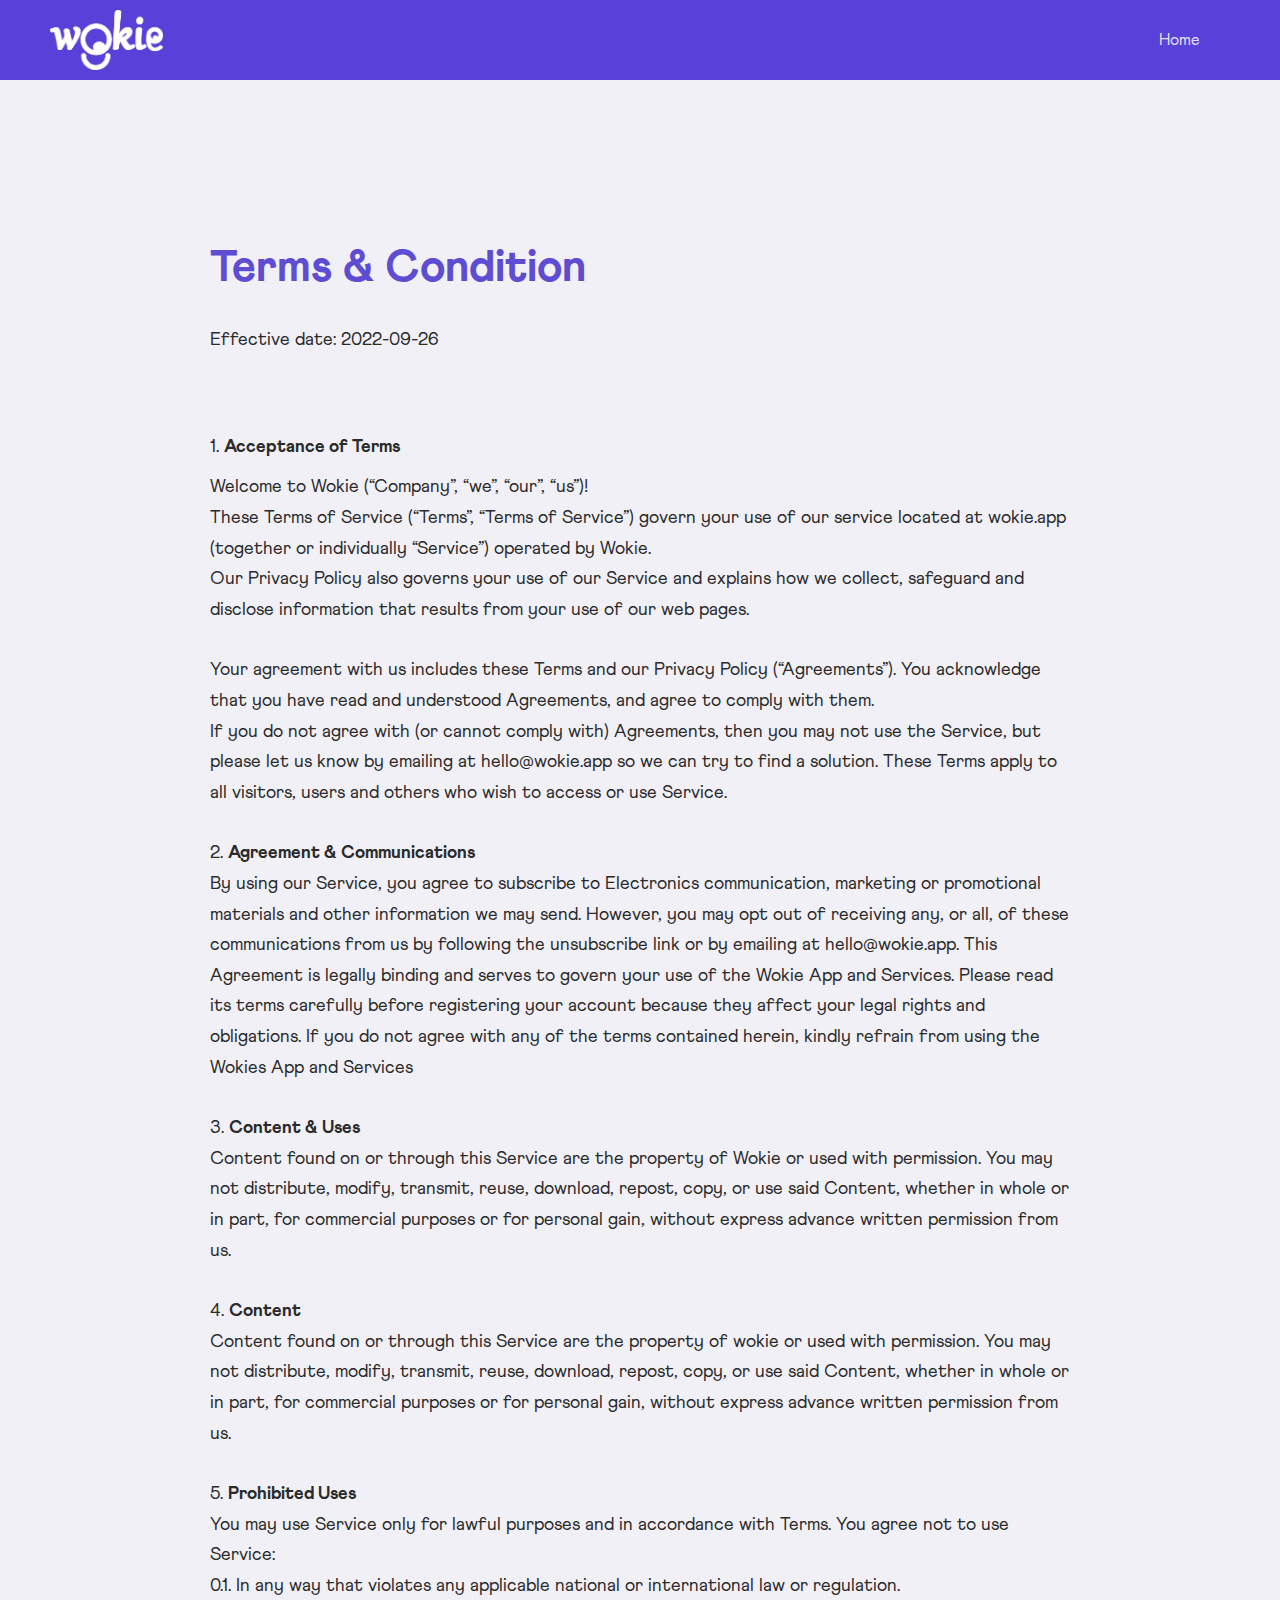
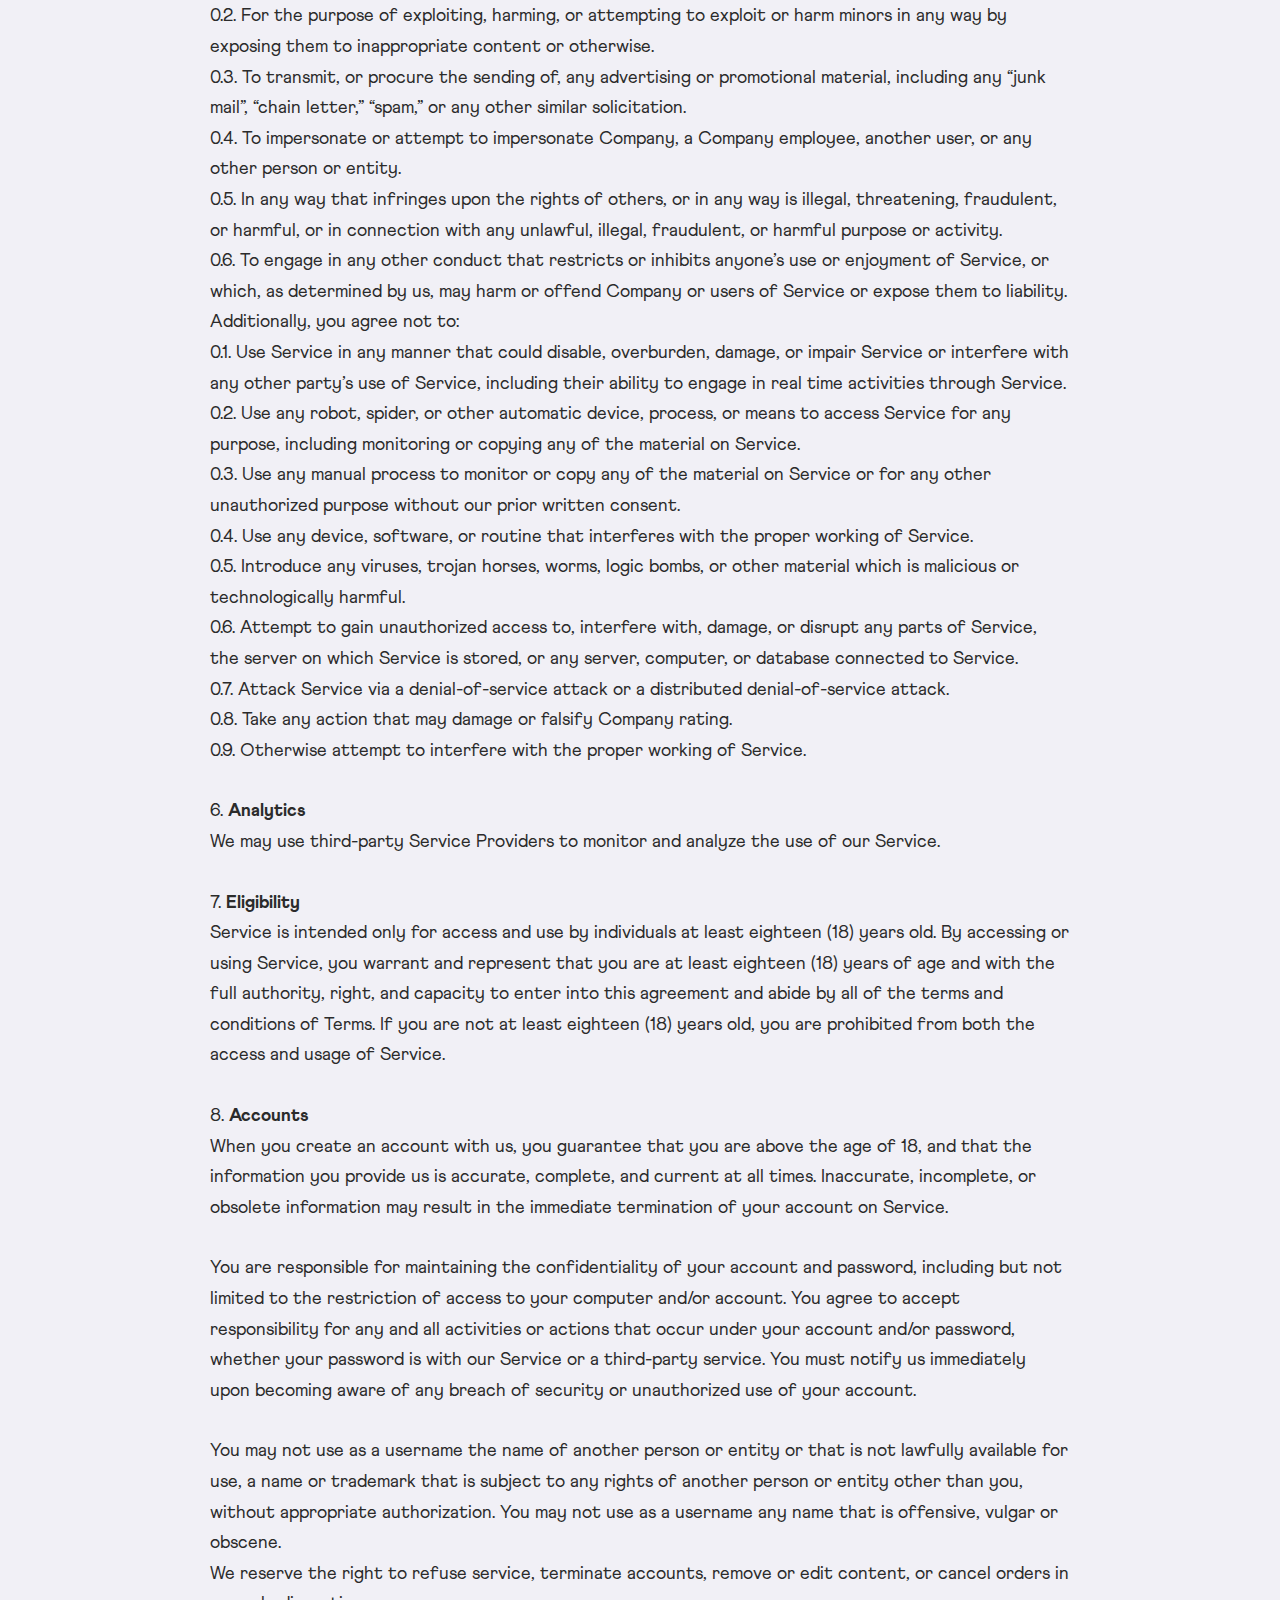
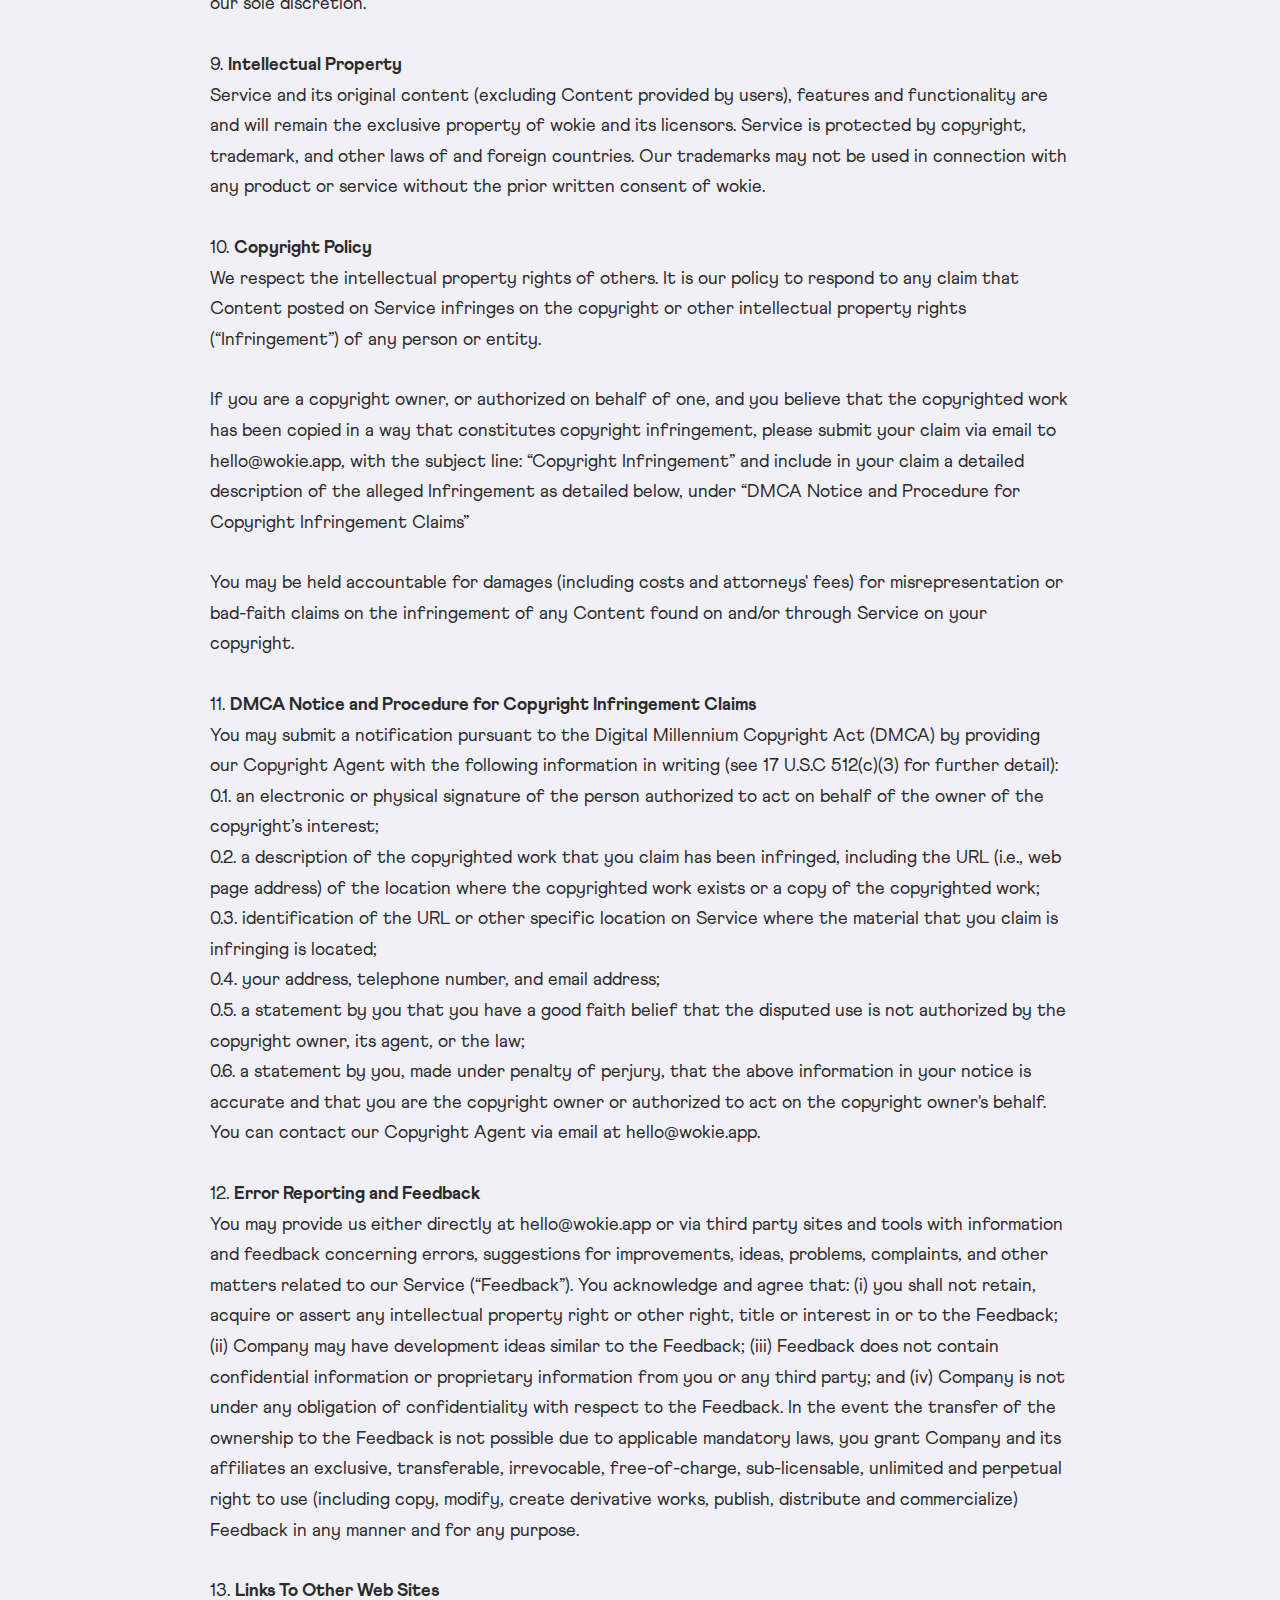
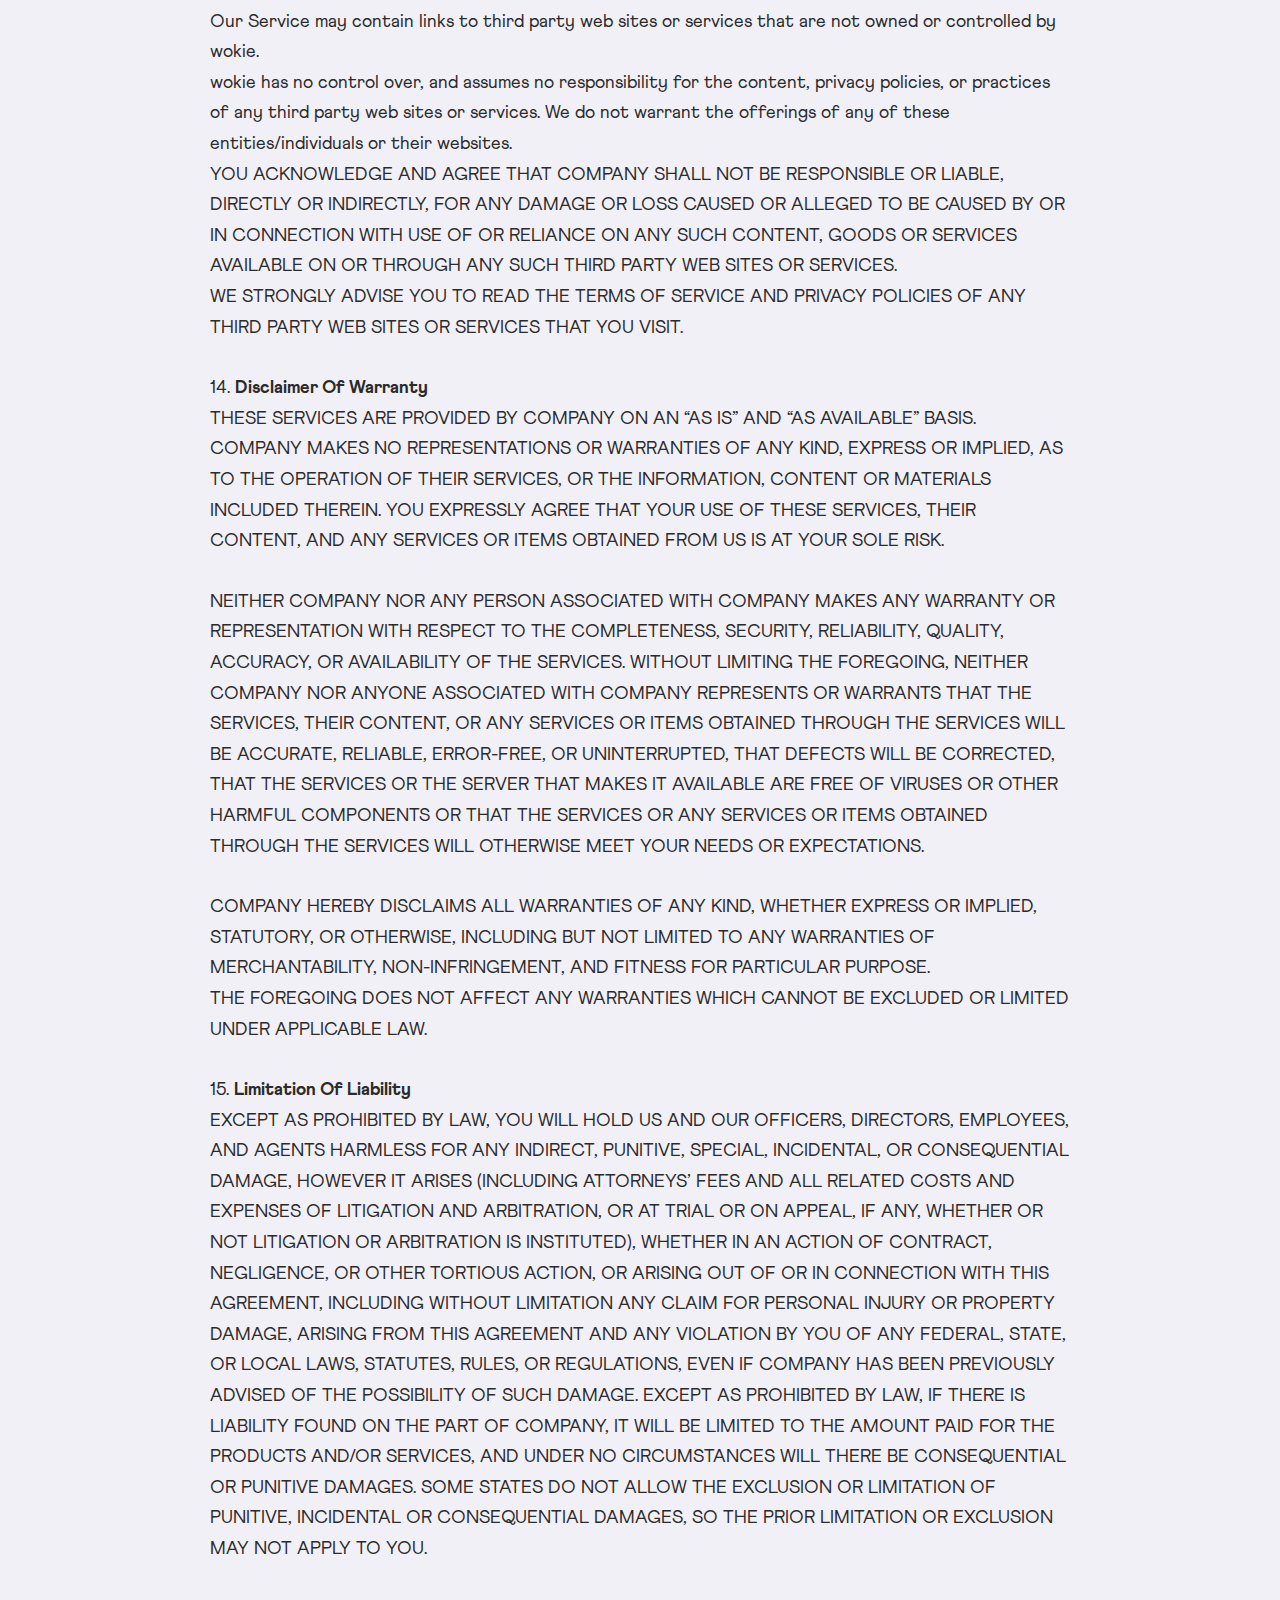
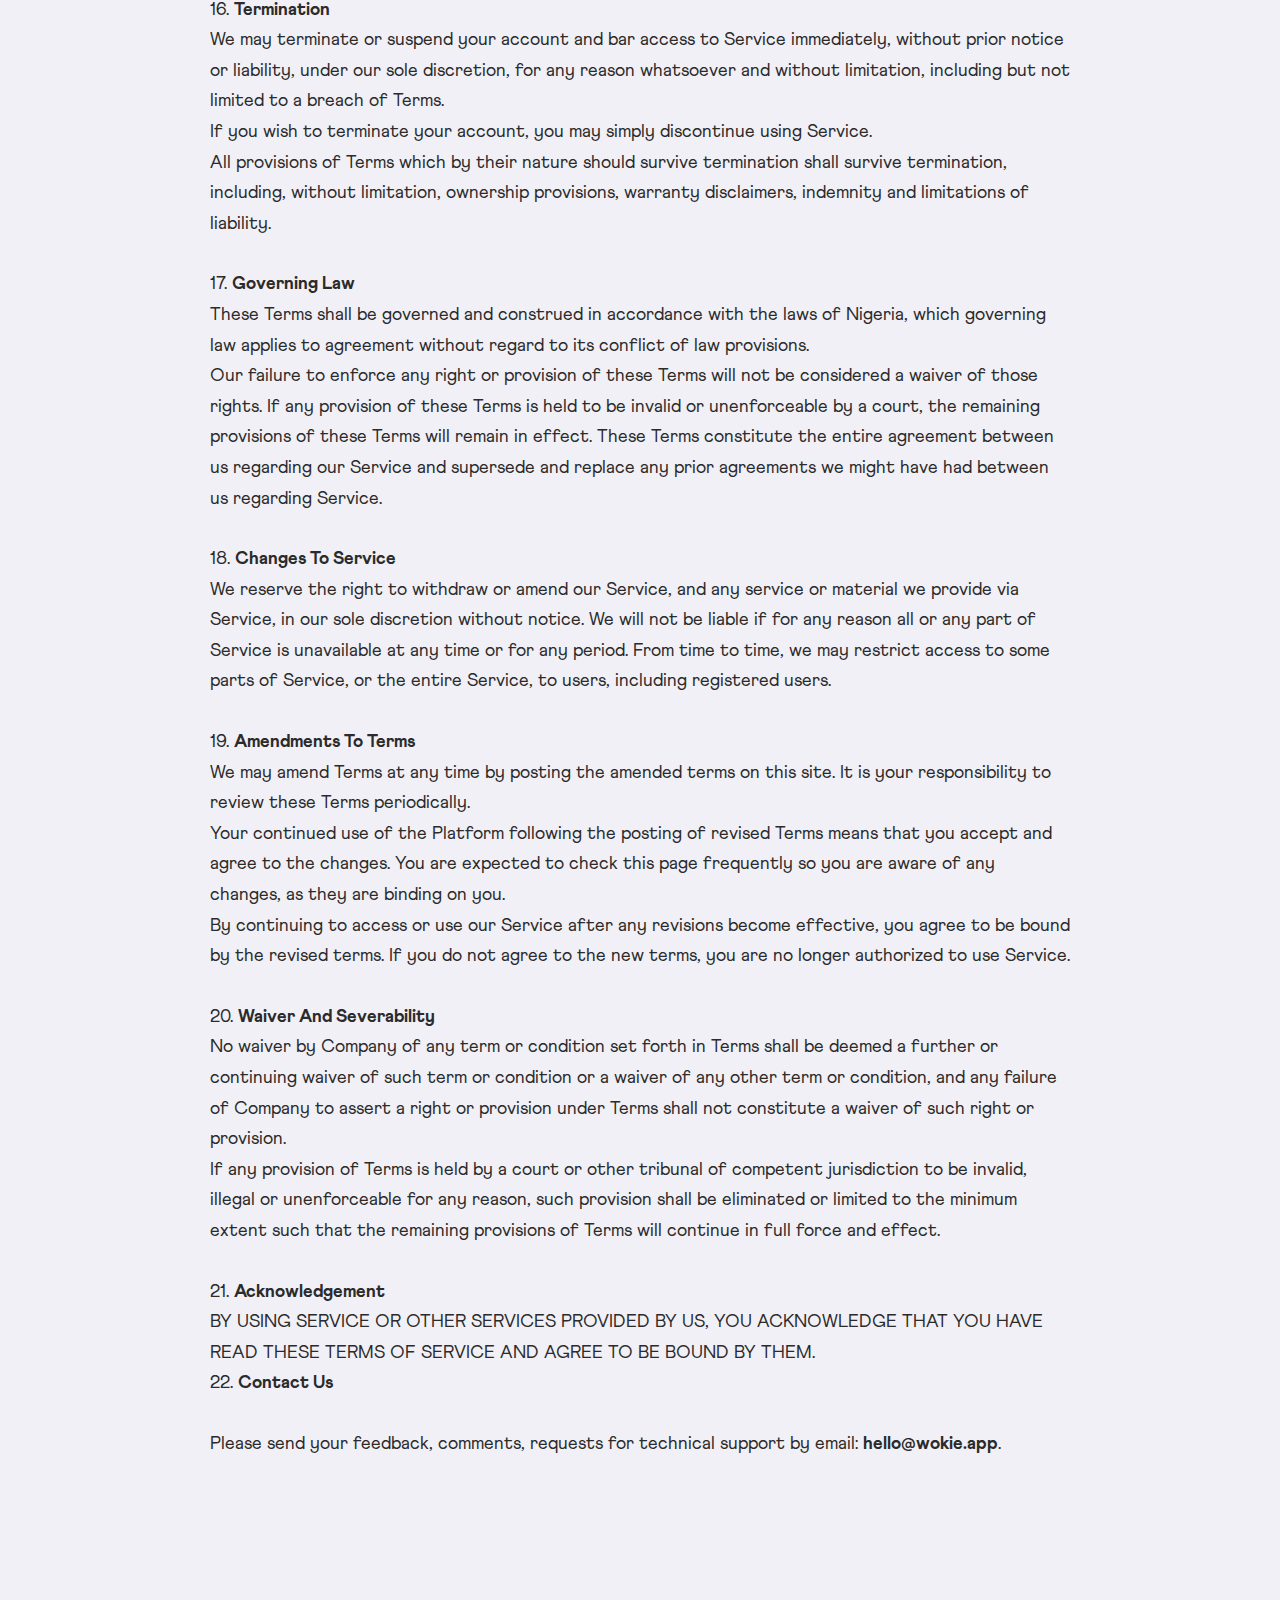
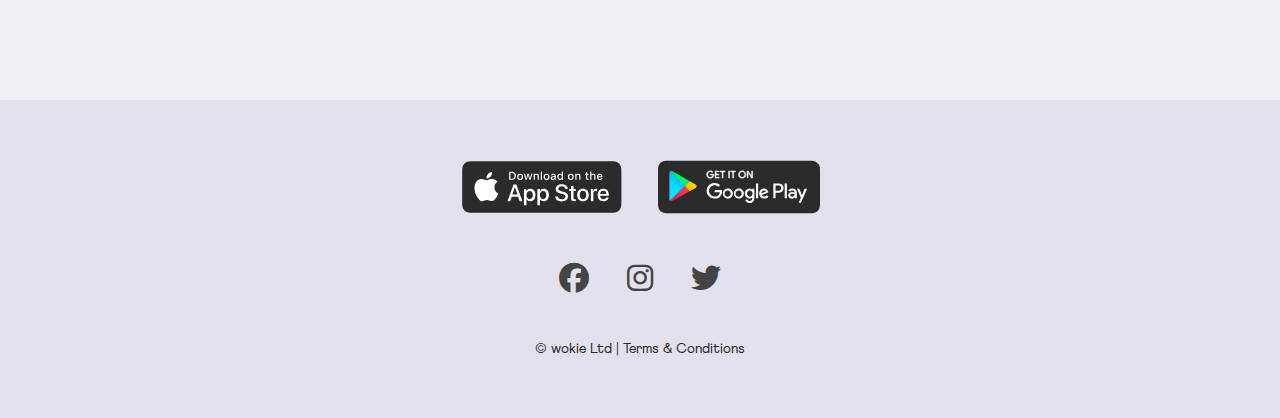
==== commit 5b0a4165: "Add files via upload" ====
--- a/terms.html
+++ b/terms.html
@@ -4,6 +4,9 @@
     <meta charset="UTF-8" />
     <meta http-equiv="X-UA-Compatible" content="IE=edge" />
     <meta name="viewport" content="width=device-width, initial-scale=1.0" />
+
+    <!-- font awsome -->
+    <link rel="stylesheet" href=" https://cdnjs.cloudflare.com/ajax/libs/font-awesome/6.2.0/css/all.min.css">
 
     <!-- Css -->
     <link rel="stylesheet" href="style.css" />
@@ -26,7 +29,7 @@
     </nav>
     </header>
 
-    <main id="terms-main">
+    <main id="terms-main" class="section-styling-one">
       <div class="container">
         <div class="terms">
           <div>
@@ -547,7 +550,7 @@
       </div>
     </main>
 
-    <section id="footer"  class="section-styling-one">
+    <section id="footer"  class="section-styling-two">
       <div class="container">
 
         <div class="footer-content-wrapper">
@@ -630,10 +633,10 @@
           </div>
 
 
-          <div class="logo footer-logo">
-            <a href="index.html"
-              ><img class="logo" src="images/logo.png" alt="logo"
-            /></a>
+          <div class="footer-icon">
+            <a href="" class=''><i class="fa-brands fa-facebook"></i></a>
+            <a href="" class=''><i class="fa-brands fa-instagram"></i></a>
+            <a href="" class=''><i class="fa-brands fa-twitter"></i></a>
           </div>
 
           <div class="copywrite">© wokie Ltd  |  <a href="terms.html">Terms & Conditions</a></div>
--- a/style.css
+++ b/style.css
@@ -180,7 +180,7 @@
   background-color: var(--secondaryCol);
 }
 
-.nav-link:active {
+.nav-link:focus {
   color: var(--primaryCol);
   background-color: var(--secondaryCol);
 }
@@ -277,22 +277,29 @@
 .assets {
   display: flex;
   flex-wrap: wrap;
-  justify-content: space-around;
+  justify-content: space-between;
   align-items: center;
   flex: 1 1 100%;
   height: 30rem;
   margin-right: 5rem;
-  padding-right: 5rem;
+  /* padding-right: 5rem; */
 }
 
 .assets__coin {
   width: 12rem;
   height: 12rem;
+  display: flex;
+  flex-direction: column;
+  justify-content: center;
   background-color: #f7f7f7;
   box-shadow: var(--box-shadow);
   margin-right: var(--space);
-  padding: 1.5rem;
+  padding: 1rem;
   text-align: center;
+}
+
+.coin {
+  margin-bottom: 1rem;
 }
 
 /* Section two */
@@ -459,17 +466,13 @@
 }
 
 .footer-content-wrapper .download-icons {
-  margin-bottom: 6rem;
+  margin-bottom: 4rem;
 }
 
 .footer-nav-bar ul {
   display: flex;
   list-style: none;
-  margin-bottom: 6rem;
-}
-
-.footer-nav-bar ul li:not(:last-child) {
-  margin-bottom: 3rem;
+  margin-bottom: 4rem;
 }
 
 /* MODAL  */
@@ -620,10 +623,6 @@
 /* ///////////////////////////////////////////// */
 /* Terms and condition */
 
-#terms-main {
-  background-color: var(--primaryCol-light);
-}
-
 .terms {
   max-width: 90rem;
   margin: 0 auto;
@@ -655,8 +654,17 @@
   font-size: 2.5rem;
 }
 
-.footer-logo {
-  margin-bottom: 6rem;
+.footer-icon {
+  font-size: 3rem;
+  margin-bottom: 4rem;
+}
+
+.footer-icon a {
+  color: var(--colGrey1);
+}
+
+.footer-icon a:not(:last-child) {
+  margin-right: 3rem;
 }
 /* ///////////////////////////////// */
 
@@ -675,6 +683,10 @@
 
   header {
     padding: 0 3rem;
+  }
+
+  .assets {
+    height: 40rem;
   }
 
   .assets__coin {
@@ -906,6 +918,10 @@
   .display-flex {
     width: 100%;
   }
+
+  .footer-icon {
+    font-size: 2rem;
+  }
 }
 
 @media (max-width: 464px) {
